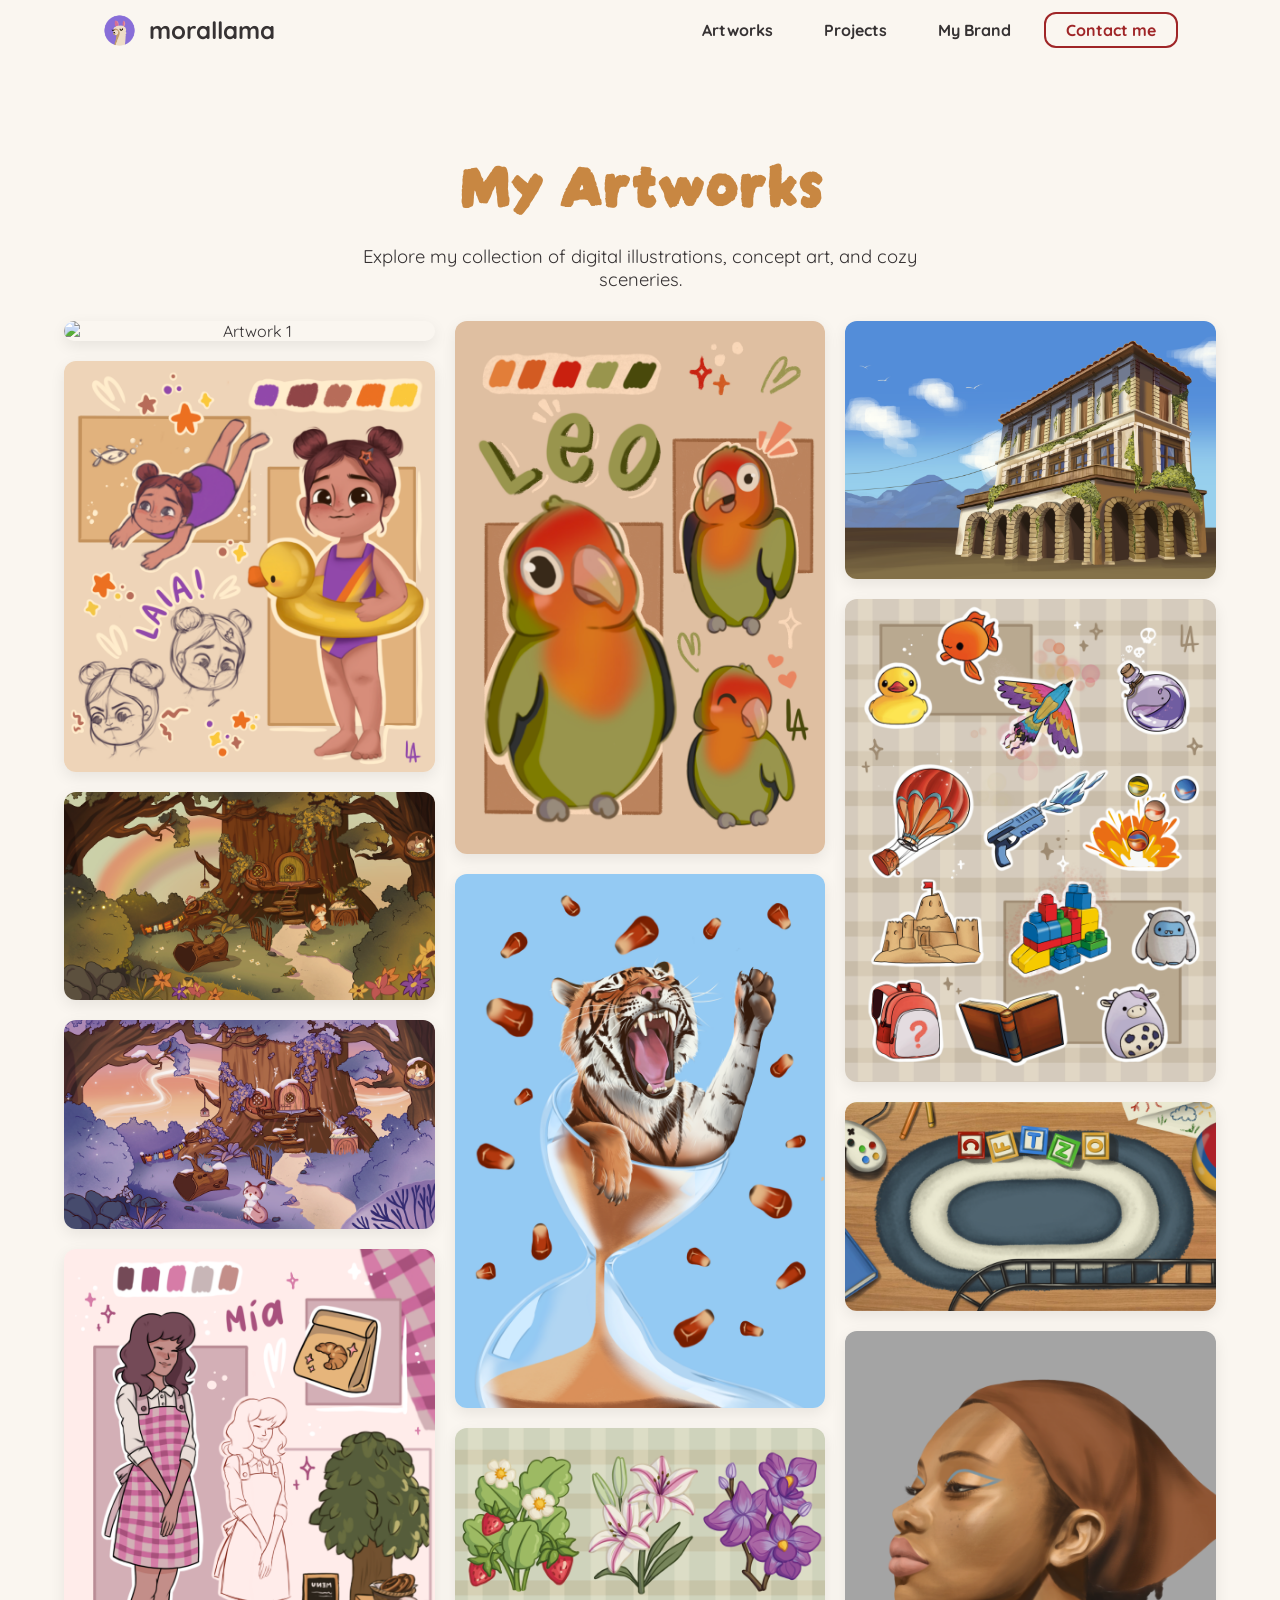
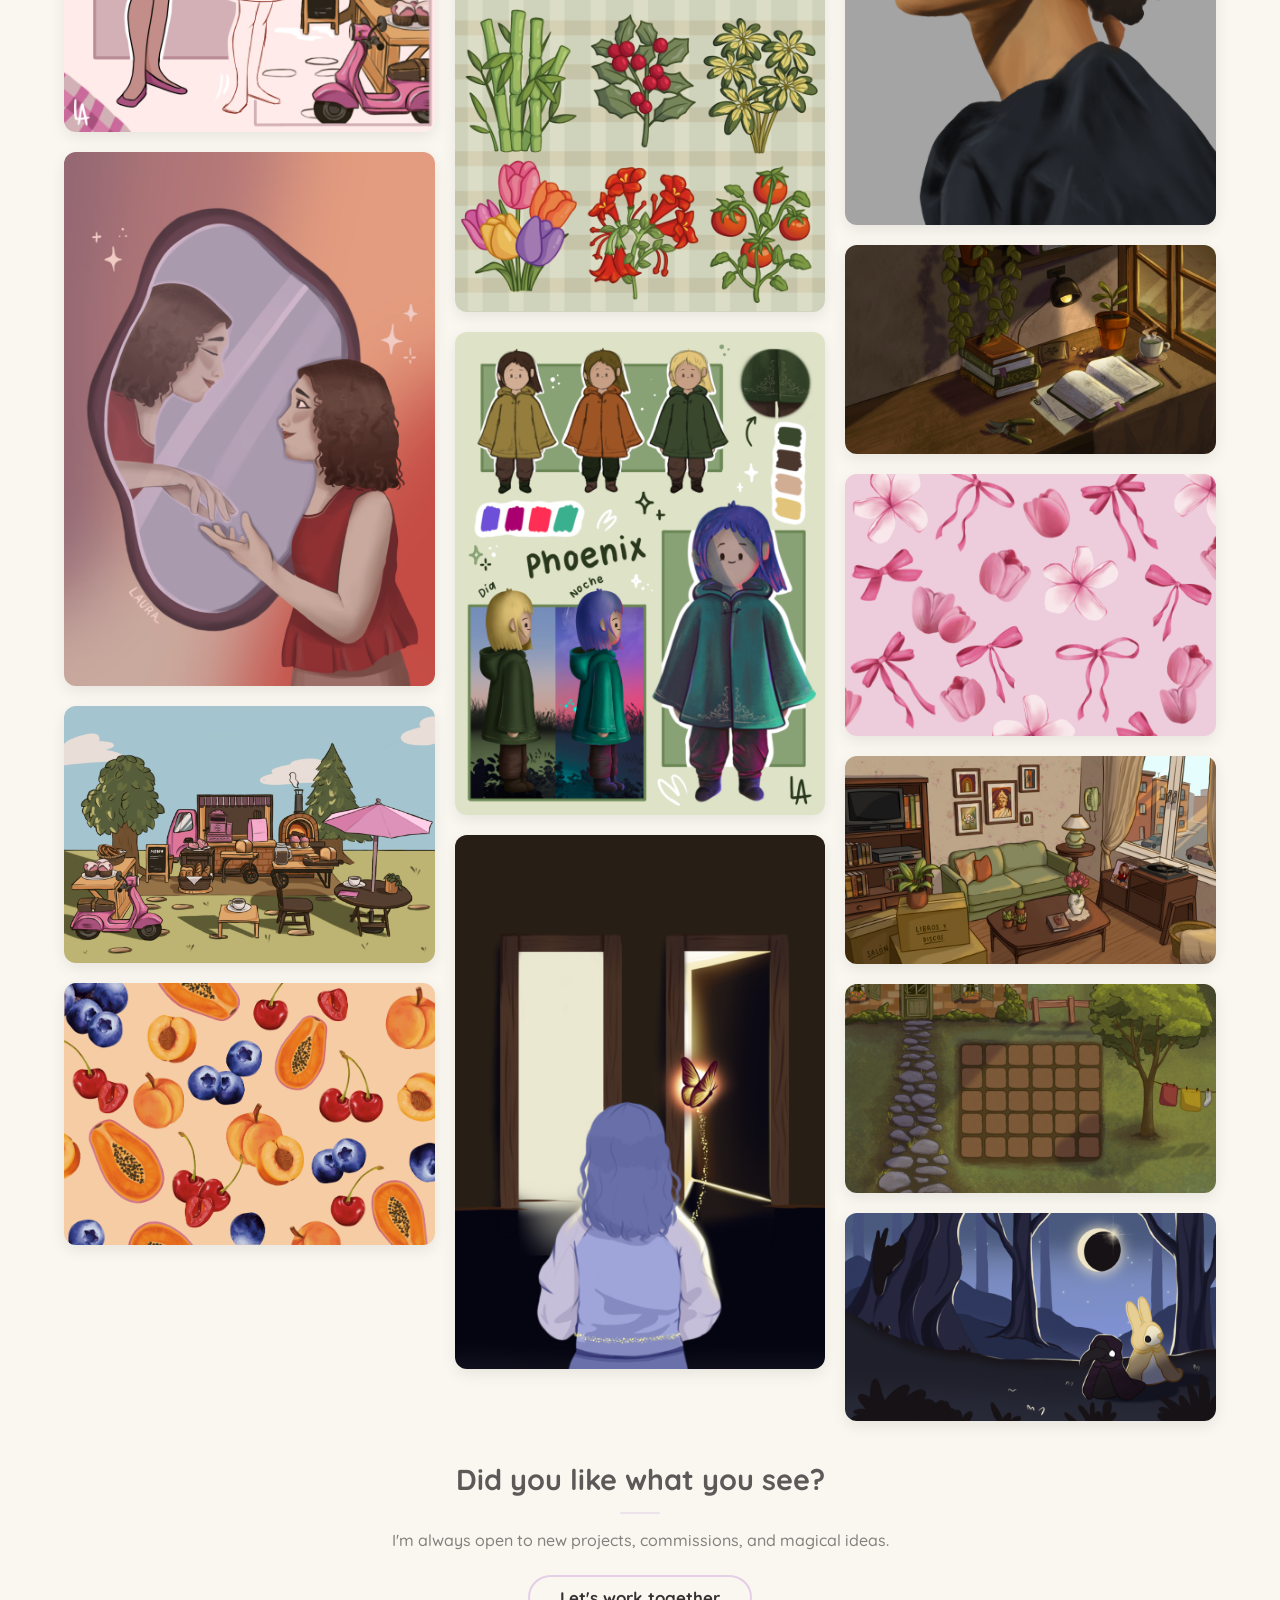
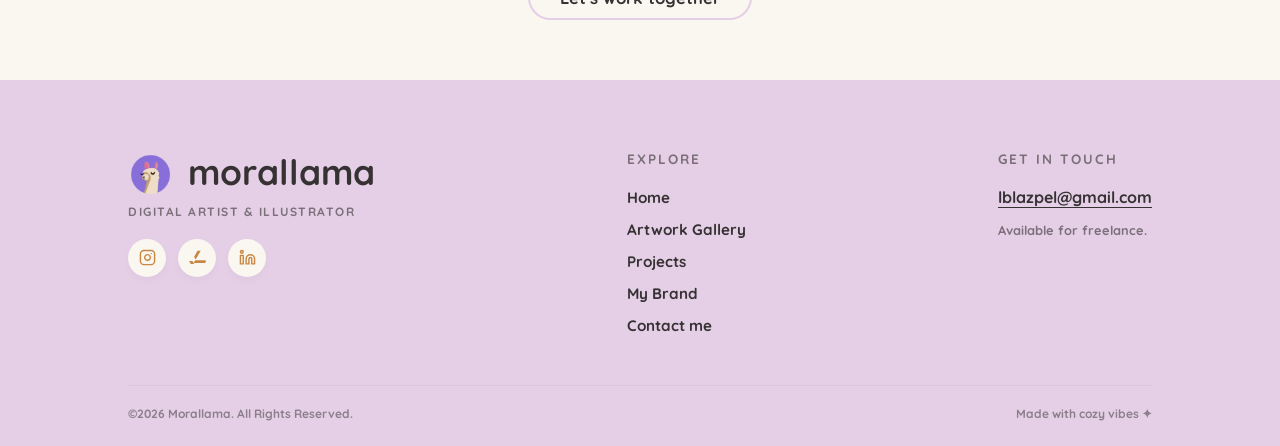
==== artworks.html @ 0cf95b86 "Muuuuuchas cosas" ====
<!DOCTYPE html>
<html lang="en">

<head>
    <meta charset="UTF-8">
    <meta name="viewport" content="width=device-width, initial-scale=1.0">
    <title>Artworks | Laura Blázquez</title>
    <link rel="icon" type="image/png" href="assets/logo1.png">
    <link rel="stylesheet" href="style.css">
</head>

<body>

    <nav class="transparent-nav">
        <a href="index.html" class="logo-wrapper">
            <img src="assets/logo1.png" alt="Morallama Icon" class="nav-logo-icon">
            <span class="logo">morallama</span>
        </a>
        <ul>
            <li><a href="artworks.html">Artworks</a></li>
            <li><a href="projects.html">Projects</a></li>
            <li><a href="morallama.html">My Brand</a></li>
            <li><a href="contact.html" class="nav-btn-contact">Contact me</a></li>
        </ul>
    </nav>


    <header class="artworks-page-header">
        <h2>My Artworks</h2>
        <p>Explore my collection of digital illustrations, concept art, and cozy sceneries.</p>
    </header>

    <section class="masonry-gallery">
        
        <div class="masonry-item" onclick="openLightbox(this)">
            <img src="assets/artworks/1.png" alt="Artwork 1">
        </div>

        <div class="masonry-item" onclick="openLightbox(this)">
            <img src="assets/artworks/2.png" alt="Artwork 2">
        </div>

        <div class="masonry-item" onclick="openLightbox(this)">
            <img src="assets/artworks/3.png" alt="Artwork 3">
        </div>

        <div class="masonry-item" onclick="openLightbox(this)">
            <img src="assets/artworks/4.png" alt="Artwork 4">
        </div>

        <div class="masonry-item" onclick="openLightbox(this)">
            <img src="assets/artworks/5.png" alt="Artwork 5">
        </div>

        <div class="masonry-item" onclick="openLightbox(this)">
            <img src="assets/artworks/6.png" alt="Artwork 6">
        </div>
        
        <div class="masonry-item" onclick="openLightbox(this)">
            <img src="assets/artworks/7.png" alt="Artwork 7">
        </div>
        <div class="masonry-item" onclick="openLightbox(this)">
            <img src="assets/artworks/8.png" alt="Artwork 8">
        </div>

        <div class="masonry-item" onclick="openLightbox(this)">
            <img src="assets/artworks/9.png" alt="Artwork 2">
        </div>

        <div class="masonry-item" onclick="openLightbox(this)">
            <img src="assets/artworks/10.png" alt="Artwork 3">
        </div>

        <div class="masonry-item" onclick="openLightbox(this)">
            <img src="assets/artworks/11.png" alt="Artwork 4">
        </div>

        <div class="masonry-item" onclick="openLightbox(this)">
            <img src="assets/artworks/12.png" alt="Artwork 5">
        </div>

        <div class="masonry-item" onclick="openLightbox(this)">
            <img src="assets/artworks/13.png" alt="Artwork 6">
        </div>
        
        <div class="masonry-item" onclick="openLightbox(this)">
            <img src="assets/artworks/14.png" alt="Artwork 7">
        </div>
        
        <div class="masonry-item" onclick="openLightbox(this)">
            <img src="assets/artworks/15.png" alt="Artwork 7">
        </div>

        <div class="masonry-item" onclick="openLightbox(this)">
            <img src="assets/artworks/16.png" alt="Artwork 7">
        </div>

        <div class="masonry-item" onclick="openLightbox(this)">
            <img src="assets/artworks/17.png" alt="Artwork 4">
        </div>

        <div class="masonry-item" onclick="openLightbox(this)">
            <img src="assets/artworks/18.jpg" alt="Artwork 5">
        </div>

        <div class="masonry-item" onclick="openLightbox(this)">
            <img src="assets/artworks/19.png" alt="Artwork 6">
        </div>
        
        <div class="masonry-item" onclick="openLightbox(this)">
            <img src="assets/artworks/20.PNG" alt="Artwork 7">
        </div>
        
        <div class="masonry-item" onclick="openLightbox(this)">
            <img src="assets/artworks/21.png" alt="Artwork 7">
        </div>

        <div class="masonry-item" onclick="openLightbox(this)">
            <img src="assets/artworks/22.png" alt="Artwork 7">
        </div>

    </section>

    <div id="lightbox" class="lightbox" onclick="closeLightbox()">
        <span class="lightbox-close">&times;</span>
        <img id="lightbox-img" src="" alt="Enlarged Artwork">
    </div>

    <section class="gallery-cta">
        <h2>Did you like what you see?</h2>
        <div class="cute-divider"></div>
        <p>I'm always open to new projects, commissions, and magical ideas.</p>
        <a href="contact.html" class="btn-delicate">Let's work together</a>
    </section>

    <footer id="contact" class="main-footer">
        <div class="footer-columns">

            <div class="footer-col brand-col">
                <a href="index.html" class="footer-logo-wrapper">
                    <img src="assets/logo1.png" alt="Morallama Icon" class="footer-logo-icon">
                    <span class="footer-logo">morallama</span>
                </a>
                <p class="footer-subtitle">Digital Artist & Illustrator</p>

                <div class="social-circles">
                    <a href="https://www.instagram.com/morallama_" target="_blank" class="icon-circle" aria-label="Instagram">
                        <svg viewBox="0 0 24 24" fill="none" stroke="currentColor" stroke-width="2" stroke-linecap="round" stroke-linejoin="round">
                            <rect x="2" y="2" width="20" height="20" rx="5" ry="5"></rect>
                            <path d="M16 11.37A4 4 0 1 1 12.63 8 4 4 0 0 1 16 11.37z"></path>
                            <line x1="17.5" y1="6.5" x2="17.51" y2="6.5"></line>
                        </svg>
                    </a>
                    <a href="https://lalachip.artstation.com" target="_blank" class="icon-circle" aria-label="ArtStation">
                        <svg xmlns="http://www.w3.org/2000/svg" viewBox="0 0 512 512" style="fill: currentColor; stroke: none;">
                            <path d="M 2.2 364.1 L 54.8 455.2 H 157.3 L 104.7 364.1 H 2.2 Z M 256 56.4 L 153.9 233.2 L 201.3 315.4 L 352.2 56.4 H 256 Z M 186.2 342.3 L 140.8 420.9 H 482 L 512 368.8 L 497.4 342.3 H 186.2 Z"></path>
                        </svg>
                    </a>
                    <a href="https://www.linkedin.com/in/laurablazquez" target="_blank" class="icon-circle" aria-label="LinkedIn">
                        <svg viewBox="0 0 24 24" fill="none" stroke="currentColor" stroke-width="2" stroke-linecap="round" stroke-linejoin="round">
                            <path d="M16 8a6 6 0 0 1 6 6v7h-4v-7a2 2 0 0 0-2-2 2 2 0 0 0-2 2v7h-4v-7a6 6 0 0 1 6-6z"></path>
                            <rect x="2" y="9" width="4" height="12"></rect>
                            <circle cx="4" cy="4" r="2"></circle>
                        </svg>
                    </a>
                </div>
            </div>

            <div class="footer-col nav-col">
                <h4 class="footer-heading">Explore</h4>
                <ul class="footer-links">
                    <li><a href="index.html">Home</a></li>
                    <li><a href="artworks.html">Artwork Gallery</a></li>
                    <li><a href="projects.html">Projects</a></li>
                    <li><a href="morallama.html">My Brand</a></li>
                    <li><a href="contact.html">Contact me</a></li>
                </ul>
            </div>

            <div class="footer-col contact-col">
                <h4 class="footer-heading">Get in touch</h4>
                <div class="email-wrapper" onclick="copyEmail(this)">
                    <span class="footer-email">lblazpel@gmail.com</span>
                    <span class="copy-tooltip">Click to copy</span>
                </div>
                <p class="freelance-footer">Available for freelance.</p>
            </div>

        </div>

        <div class="footer-bottom">
            <p>©2026 Morallama. All Rights Reserved.</p>
            <p>Made with cozy vibes ✦</p>
        </div>
    </footer>

    <script>
        const nav = document.querySelector('.transparent-nav');
        let lastScrollTop = 0;
        const delta = 5;

        window.addEventListener('scroll', () => {
            let st = window.pageYOffset || document.documentElement.scrollTop;
            if (st > 50) nav.classList.add('scrolled');
            else nav.classList.remove('scrolled');

            if (Math.abs(lastScrollTop - st) <= delta) return;
            if (st > lastScrollTop && st > 100) nav.classList.add('nav-hidden');
            else if (st < lastScrollTop) nav.classList.remove('nav-hidden');

            lastScrollTop = st;
        });

        function copyEmail(container) {
            const email = "lblazpel@gmail.com";
            const tooltip = container.querySelector('.copy-tooltip');
            const tempInput = document.createElement("input");
            tempInput.value = email;
            document.body.appendChild(tempInput);
            tempInput.select();
            document.execCommand("copy");
            document.body.removeChild(tempInput);
            
            const originalText = tooltip.innerText;
            tooltip.innerText = "Copied!";
            tooltip.style.opacity = "1";
            setTimeout(() => { tooltip.innerText = originalText; }, 2000);
        }

        // 2. NUEVO: Script para la Galería Lightbox
        const lightbox = document.getElementById('lightbox');
        const lightboxImg = document.getElementById('lightbox-img');

        function openLightbox(element) {
            // Busca la imagen dentro de la tarjeta que hemos clickado
            const imgSrc = element.querySelector('img').src; 
            lightboxImg.src = imgSrc; // Se la pasa al lightbox
            lightbox.classList.add('active'); // Lo hace visible
            document.body.style.overflow = 'hidden'; // Bloquea el scroll de la página de fondo
        }

        function closeLightbox() {
            lightbox.classList.remove('active');
            document.body.style.overflow = 'auto'; // Devuelve el scroll
        }
    </script>
</body>
</html>
---- style.css ----
/* =========================================
   1. IMPORTS Y FUENTES (ACTUALIZADO)
   ========================================= */
@import url('https://fonts.googleapis.com/css2?family=Quicksand:wght@300;500;700&family=Patrick+Hand&display=swap');
@import url('https://fonts.googleapis.com/css2?family=Darumadrop+One&display=swap');

/* Fuentes para The Living Garden */
@font-face {
    font-family: 'GardenTitle';
    src: url('assets/fuentes/Quote.ttf') format('truetype');
}

@font-face {
    font-family: 'GardenText';
    src: url('assets/fuentes/27776_OcrA.ttf') format('truetype');
}

/* Fuentes para White Noise */
@font-face {
    font-family: 'NoiseTitle';
    src: url('assets/fuentes/One%20Constant.ttf') format('truetype');
}

/* Fuentes para Eclipsa */
@font-face {
    font-family: 'EclipsaTitle';
    src: url('assets/fuentes/font1.ttf') format('truetype');
}

/* =========================================
   2. VARIABLES Y ESTILOS GENERALES
   ========================================= */
:root {
    --bg-crema: #f1dfb6;
    --color-amarillo: #fdf3dd;
    --color-marron-oscuro: #363233;
    --color-lila: #e4cfe6;
    --color-oro: #c88742;
    --color-rojo: #9f2527;
    --color-morado: #caaacd;
    --white: #FAF6F0;
}

body {
    background-color: var(--white);
    font-family: 'Quicksand', sans-serif;
    color: var(--color-marron-oscuro);
    margin: 0;
}

html {
    scroll-behavior: smooth;
    overflow-x: hidden;
    /* ← ponlo aquí en su lugar */
}

section {
    padding: 60px 10%;
    text-align: center;
}

h2 {
    font-family: 'Darumadrop One', cursive;
    font-size: 4rem;
    color: var(--color-oro);
    text-align: center;
    margin-bottom: 20px;
}

/* =========================================
   3. ANIMACIONES BASE
   ========================================= */
@keyframes fadeInUp {
    from {
        opacity: 0;
        transform: translateY(50px);
    }

    to {
        opacity: 1;
        transform: translateY(0);
    }
}

@keyframes floating {
    0% {
        transform: translateY(0px);
    }

    50% {
        transform: translateY(-15px);
    }

    100% {
        transform: translateY(0px);
    }
}

.animate-up {
    animation: fadeInUp 1.2s ease-out forwards;
}

.animate-up-delayed {
    opacity: 0;
    animation: fadeInUp 1.2s ease-out forwards;
}

/* =========================================
   4. BARRA DE NAVEGACIÓN
   ========================================= */
.transparent-nav {
    display: flex;
    justify-content: space-between;
    align-items: center;
    padding: 0.8rem 8%;
    position: fixed;
    top: 0;
    left: 0;
    width: 100%;
    z-index: 1000;
    box-sizing: border-box;
    transition: background-color 0.3s ease, box-shadow 0.3s ease, padding 0.3s ease, top 0.3s ease;
}

.nav-hidden {
    top: -250px;
}

.transparent-nav.scrolled {
    background-color: rgba(250, 246, 240, 0.85);
    backdrop-filter: blur(10px);
    -webkit-backdrop-filter: blur(10px);
    box-shadow: 0 4px 20px rgba(0, 0, 0, 0.05);
    padding: 0.6rem 8%;
}

.logo {
    font-weight: 700;
    font-size: 1.5rem;
    color: var(--color-marron-oscuro);
    text-transform: lowercase;
    text-decoration: none;
}

.transparent-nav ul {
    display: flex;
    list-style: none;
    margin: 0;
}

/* --- ENLACES DEL MENÚ --- */
.transparent-nav ul li a {
    text-decoration: none !important;
    color: var(--color-marron-oscuro);
    margin-left: 15px;
    padding: 8px 18px;
    font-weight: 700;
    transition: color 0.3s ease;
    position: relative;
    /* Necesario para la línea animada */
}

/* La línea invisible que crece desde el centro */
.transparent-nav ul li a::after {
    content: '';
    position: absolute;
    width: 0%;
    height: 2.5px;
    bottom: 2px;
    left: 50%;
    transform: translateX(-50%);
    background-color: var(--color-rojo);
    transition: width 0.3s ease;
    border-radius: 2px;
}

/* Hover general: cambia color y la línea se expande */
.transparent-nav ul li a:hover {
    background-color: transparent !important;
    color: var(--color-rojo) !important;
}

.transparent-nav ul li a:hover::after {
    width: 70%;
    /* La línea crece hasta ocupar el 70% de la palabra */
}

.transparent-nav.scrolled .logo,
.transparent-nav.scrolled ul li a {
    color: var(--color-marron-oscuro);
}

.transparent-nav.scrolled ul li a:hover {
    background-color: transparent;
    /* Quitamos el recuadro de fondo */
    color: var(--color-oro¡);
    /* El texto cambia a naranja/oro */
    text-decoration: underline;
    /* Subrayado clásico */
    text-underline-offset: 6px;
    /* Separación de la línea respecto al texto */
    text-decoration-thickness: 2px;
    /* Grosor de la línea */
}

/* --- BOTÓN CONTACT ME (ESTILO OUTLINE) --- */
.transparent-nav ul li a.nav-btn-contact {
    border: 2px solid var(--color-rojo);
    background-color: transparent;
    color: var(--color-rojo) !important;
    padding: 6px 20px;
    border-radius: 12px;
}

.transparent-nav ul li a.nav-btn-contact::after {
    display: none;
    /* Este botón no lleva la línea animada debajo */
}

.transparent-nav ul li a.nav-btn-contact:hover {
    background-color: var(--color-rojo) !important;
    color: var(--white) !important;
    transform: translateY(-2px);
    box-shadow: 0 4px 10px rgba(159, 37, 39, 0.2);
}

/* =========================================
   5. HERO (PORTADA)
   ========================================= */
.hero {
    height: 100vh;
    background: url('assets/banner.png') center/cover no-repeat;
    display: flex;
    align-items: center;
    justify-content: center;
    position: relative;
    overflow: hidden;
}

.hero-main-container {
    position: relative;
    top: -10vh;
    width: 100%;
    display: flex;
    justify-content: center;
}

.hero-box {
    position: relative;
    width: 1000px;
    max-width: 90vw;
    margin: 0 auto;
    left: 25px;
    /* Desplazamos ligeramente a la derecha para compensar el giro */
}

.box-bg {
    width: 100%;
    height: auto;
    display: block;
    filter: drop-shadow(0px 20px 15px rgba(0, 0, 0, 0.15));
}

.hero-text-wrapper {
    position: absolute;
    top: 50%;
    left: 50%;
    transform: translate(-50%, -50%) rotate(6deg);
    width: 85%;
    z-index: 5;
    text-align: center;
}

.hero-title-top {
    font-family: 'Darumadrop One', cursive;
    font-size: clamp(2rem, 7vw, 5.5rem);
    color: var(--color-marron-oscuro);
    line-height: 1;
    margin: 0 0 50px 0;
}

.hero-subtitle-bottom {
    font-family: 'Quicksand', sans-serif;
    font-size: clamp(0.9rem, 2vw, 1.6rem);
    color: var(--color-marron-oscuro);
    font-weight: 700;
    margin: 0;
}

.fruit {
    position: absolute;
    z-index: 10;
    filter: drop-shadow(0px 15px 10px rgba(0, 0, 0, 0.2));
    /* Hemos quitado la animación de aquí para manejarla por separado */
}

/* Animación combinada para el Hero: Aparecer escalonado + Flotar */
.hero .fruit {
    /* Ejecuta fadeInUp (1.2s) y LUEGO empieza floating con un retraso interno de 1.2s */
    animation: fadeInUp 1.2s ease-out forwards, floating 5s ease-in-out infinite 1.2s;
    opacity: 0;
    /* Empiezan invisibles para que funcione el fadeInUp */
}

/* Para que no todas se muevan al mismo tiempo (efecto más natural) */
.f-top-left {
    top: 15%;
    left: -10%;
    width: 20%;
    animation-delay: 0s;
}

.f-top-right {
    top: 5%;
    right: 5%;
    width: 15%;
    animation-delay: 1.5s;
}

.f-bottom-left {
    bottom: -5%;
    left: -20%;
    width: 25%;
    animation-delay: 0.7s;
}

.f-bottom-right {
    bottom: -10%;
    right: -10%;
    width: 30%;
    animation-delay: 2.2s;
}

/* =========================================
   6. SOBRE MÍ
   ========================================= */
.about-intro {
    padding: 20px 10% 40px 10%;
    background-color: transparent;
    margin-top: -5vh;
    position: relative;
    z-index: 5;
    left: 25px;
}

.about-container {
    display: flex;
    align-items: center;
    justify-content: center;
    gap: 40px;
    max-width: 900px;
    margin: 0 auto;
}

.about-text {
    flex: 1;
    text-align: left;
    position: relative;
}

.about-text h2 {
    text-align: left;
    margin-bottom: 20px;
}

.about-text p {
    font-size: 1.1rem;
    line-height: 1.6;
    margin-bottom: 20px;
}

.about-image {
    flex: 1;
    text-align: right;
    position: relative;
}

.avatar-wrapper {
    position: relative;
    display: inline-block;
    max-width: 320px;
    width: 100%;
}

.avatar-img {
    width: 100%;
    display: block;
    filter: drop-shadow(8px 12px 15px rgba(0, 0, 0, 0.15));
    transition: transform 0.5s ease, filter 0.5s ease;
}

.avatar-img:hover {
    transform: translateY(-8px);
    filter: drop-shadow(15px 25px 20px rgba(0, 0, 0, 0.2));
}

.levitating-item {
    position: absolute;
    top: 15%;
    left: -15%;
    width: 40%;
    z-index: 10;
    filter: drop-shadow(0px 10px 10px rgba(0, 0, 0, 0.15));
    animation: floating 4s ease-in-out infinite;
}

.parallax-star {
    position: absolute;
    z-index: -1;
    opacity: 0.8;
}

.star-1 {
    top: 5px;
    left: -15%;
    width: 40px;
}

.star-2 {
    top: 15px;
    left: 0%;
    width: 25px;
}

/* =========================================
   7. SECCIÓN TOOLKIT (MENÚ PICNIC)
   ========================================= */
.toolkit-section {
    padding: 60px 8% 80px 8%;
    background-image: url('assets/divider.png');
    background-size: cover;
    background-position: center;
    background-attachment: scroll;
    text-align: center;
    position: relative;
    z-index: 10;
}

.toolkit-section h2 {
    color: var(--color-marron-oscuro);
    text-shadow: 1px 1px 0px var(--white);
    margin-bottom: 10px;
}

.toolkit-intro {
    margin-bottom: 50px;
    font-weight: 500;
}

.skills-cards-container {
    display: flex;
    justify-content: center;
    align-items: stretch;
    gap: 30px;
    max-width: 1000px;
    margin: 40px auto 0 auto;
}

.skill-card {
    flex: 1;
    background-color: var(--white);
    border-radius: 30px;
    padding: 60px 40px;
    box-shadow: 0 10px 25px rgba(0, 0, 0, 0.05);
    transition: transform 0.4s ease, box-shadow 0.4s ease;
    background-position: center;
    background-repeat: no-repeat;
    background-size: 100% 100%;
    overflow: hidden;
    display: flex;
    flex-direction: column;
    justify-content: space-between;
    border: 3px solid transparent;
}

.card-left {
    transform: rotate(-1.5deg);
    background-image: url('assets/bg-game.png');
}

.card-right {
    transform: rotate(1.5deg);
    background-image: url('assets/bg-game.png');
}

.featured-card {
    transform: scale(1.05);
    background-image: url('assets/bg-game.png');
    z-index: 2;
    border: 3px solid var(--color-rojo);
}

.card-left:hover,
.card-right:hover {
    transform: translateY(-12px) rotate(0deg);
    box-shadow: 0 20px 40px rgba(0, 0, 0, 0.1);
}

.featured-card:hover {
    transform: scale(1.05) translateY(-12px);
    box-shadow: 0 20px 40px rgba(0, 0, 0, 0.1);
}

.menu-icon {
    width: 80px;
    height: auto;
    margin: 0 auto 15px auto;
    display: block;
}

.menu-divider {
    border: none;
    border-top: 2px solid var(--color-rojo);
    width: 60%;
    margin: 15px auto 25px auto;
    opacity: 0.8;
}

.skill-card h3 {
    font-family: 'Darumadrop One', cursive;
    font-size: 2.2rem;
    color: var(--color-rojo);
    margin: 0;
}

.skill-card p {
    font-size: 1.05rem;
    line-height: 1.5;
    color: var(--color-marron-oscuro);
    margin-bottom: 20px;
}

.menu-ingredients {
    margin-bottom: 25px;
    font-family: 'Quicksand', sans-serif;
    font-weight: 700;
    color: var(--color-rojo);
    font-size: 0.95rem;
    line-height: 1.6;
}

.menu-ingredients span {
    display: inline-block;
    padding: 0 4px;
}

.card-link {
    text-decoration: none;
    color: var(--color-oro);
    font-weight: 700;
    font-size: 0.95rem;
    transition: color 0.3s ease, border-bottom 0.3s ease;
    border-bottom: 2px solid transparent;
}

.card-link:hover {
    color: var(--color-rojo);
    border-bottom: 2px solid var(--color-rojo);
}

.btn-main {
    background-color: var(--color-rojo);
    color: var(--white) !important;
    padding: 10px 25px;
    border-radius: 12px;
    border-bottom: none !important;
}

.btn-main:hover {
    background-color: var(--color-marron-oscuro);
    transform: translateY(-3px);
}

/* =========================================
   8. OBRAS DESTACADAS (AJUSTE DE FONDO Y CARRUSEL 3D)
   ========================================= */
.featured-art-wrapper {
    margin-top: -10px;
    /* Reducido al mínimo: no deja línea blanca, pero NUNCA esconde el mantel */
    position: relative;
    z-index: 1;
    overflow: hidden;
}

.featured-art {
    width: 100%;
    /* Aumentamos el 80px final a 140px para darle espacio a las ondas de abajo */
    padding: 140px 0 140px 0;
    position: relative;
    background-image: url('assets/mantel2.png');

    /* Mantiene la proporción perfecta siempre sin deformarse */
    background-size: cover;

    /* Alineamos priorizando la parte superior (5%) para salvar el borde de arriba */
    background-position: center 5%;
    background-repeat: no-repeat;
}

.artworks-intro {
    font-size: 1.15rem;
    color: var(--color-marron-oscuro);
    margin-bottom: 30px;
    font-weight: 500;
}

.title-decor-inline {
    width: 45px;
    vertical-align: middle;
    margin-right: 15px;
    transform: translateY(-8px);
}

.decor-art-1 {
    position: absolute;
    top: 8%;
    left: 10%;
    width: 40px;
    opacity: 0.6;
}

/* --- CONTENEDOR Y FLECHAS --- */
.carousel-container {
    max-width: 1400px;
    width: 95%;
    margin: 0 auto;
    position: relative;
    display: flex;
    justify-content: center;
    align-items: center;
    min-height: 450px;
}

.carousel-arrow {
    position: absolute;
    top: 50%;
    transform: translateY(-50%);
    background: transparent;
    color: var(--color-marron-oscuro);
    font-family: 'Quicksand', sans-serif;
    font-size: 3.5rem;
    font-weight: 700;
    border: none;
    cursor: pointer;
    z-index: 100;
    padding: 15px;
    transition: transform 0.3s ease, color 0.3s ease;
}

.prev-arrow {
    left: 0;
}

.next-arrow {
    right: 0;
}

.carousel-arrow:hover {
    color: var(--white);
    transform: translateY(-50%) scale(1.3);
    text-shadow: 0 4px 15px rgba(0, 0, 0, 0.6);
}

/* --- GALERÍA 3D --- */
.polaroid-gallery {
    position: relative;
    width: 100%;
    height: 450px;
    /* Aumentamos altura para dar cabida a las imágenes más grandes */
    display: flex;
    justify-content: center;
    align-items: center;
    perspective: 1200px;
    /* Efecto 3D un poco más suave */
}

/* --- TARJETAS POLAROID --- */
.polaroid-card {
    width: auto;
    background-color: var(--white);
    padding: 15px 15px 45px 15px;
    border-radius: 6px;
    box-shadow: 0 10px 25px rgba(0, 0, 0, 0.08);
    position: absolute;

    opacity: 0;
    visibility: hidden;
    transform: translateX(0) scale(0.5) rotateY(0deg);
    transition: all 0.6s cubic-bezier(0.25, 0.8, 0.25, 1);
    z-index: 0;
}

/* --- ESTADOS DEL CARRUSEL 3D (Espaciado Fijo en Píxeles) --- */
.polaroid-card.carousel-item-left {
    opacity: 0.8;
    visibility: visible;
    /* Usamos -380px fijos para que nunca se solapen sin importar el ancho de la foto */
    transform: translateX(-380px) scale(0.85) rotateY(15deg) rotate(-3deg);
    z-index: 10;
}

.polaroid-card.carousel-item-center {
    opacity: 1;
    visibility: visible;
    transform: translateX(0) scale(1.1) rotateY(0deg) rotate(1deg);
    z-index: 20;
    box-shadow: 0 15px 35px rgba(0, 0, 0, 0.15);
}

.polaroid-card.carousel-item-right {
    opacity: 0.8;
    visibility: visible;
    transform: translateX(380px) scale(0.85) rotateY(-15deg) rotate(2deg);
    z-index: 10;
}

.polaroid-card.carousel-item-center:hover {
    transform: translateX(0) scale(1.15) rotate(0deg) translateY(-10px) !important;
    box-shadow: 0 25px 50px rgba(0, 0, 0, 0.2);
    z-index: 30;
}

/* CAJA DE LA IMAGEN: MUCHO MÁS GRANDES */
.polaroid-img-wrapper {
    border-radius: 4px;
    overflow: hidden;
}

.polaroid-img-wrapper img {
    height: 300px;
    /* Tamaño grandote recuperado */
    width: auto;
    display: block;
}

/* --- NOTITAS ADHESIVAS --- */
.art-caption-sticky {
    position: absolute;
    background: rgba(255, 255, 255, 0.95);
    padding: 12px 18px;
    border-radius: 8px;
    font-size: 0.95rem;
    line-height: 1.4;
    color: var(--color-marron-oscuro);
    border: 1px dashed var(--color-oro);
    width: 200px;
    opacity: 0;
    transition: all 0.3s ease;
    pointer-events: none;
    z-index: 50;
    box-shadow: 0 5px 15px rgba(0, 0, 0, 0.1);
}

.polaroid-card.carousel-item-center:hover .art-caption-sticky {
    opacity: 1;
}

.polaroid-card:nth-child(odd) .art-caption-sticky {
    top: -20px;
    right: -40px;
    transform: rotate(5deg);
}

.polaroid-card:nth-child(even) .art-caption-sticky {
    bottom: 20px;
    left: -40px;
    transform: rotate(-3deg);
}

/* --- BOTÓN --- */
.btn-container {
    margin-top: 20px;
}

.btn-more {
    display: inline-block;
    background-color: var(--color-rojo);
    color: var(--white);
    font-family: 'Quicksand', sans-serif;
    font-weight: 700;
    font-size: 1.1rem;
    padding: 12px 30px;
    border-radius: 12px;
    text-decoration: none;
    transition: background-color 0.3s ease, transform 0.3s ease;
    box-shadow: 0 5px 15px rgba(159, 37, 39, 0.2);
}

.btn-more:hover {
    background-color: var(--color-marron-oscuro);
    transform: translateY(-3px);
}

/* Adaptación a móviles */
@media (max-width: 850px) {
    .carousel-container {
        max-width: 95%;
    }

    .carousel-arrow {
        font-size: 2.5rem;
        padding: 5px;
    }

    .polaroid-card.carousel-item-left,
    .polaroid-card.carousel-item-right {
        opacity: 0;
        visibility: hidden;
    }

    .polaroid-img-wrapper img {
        height: 240px;
    }
}

/* =========================================
   9. PROYECTOS Y JUEGOS (ONDAS ASIMÉTRICAS Y TARJETAS LIMPIAS)
   ========================================= */
.projects-section {
    /* EL TRUCO: 130px de margen superior separan esta sección físicamente del mantel */
    margin-top: 130px;
    /* Reducimos el padding superior para que el título casi toque la onda */
    padding: 10px 8% 60px 8%;
    background-color: var(--color-morado);
    position: relative;
}

/* --- NUEVAS ONDAS ANCLADAS --- */
.wave-divider {
    position: absolute;
    left: 0;
    width: 100%;
    overflow: hidden;
    line-height: 0;
    z-index: 5;
}

.wave-divider svg {
    display: block;
    width: calc(100% + 1.3px);
    height: 90px;
    /* Altura perfecta para lucir las curvas asimétricas */
}

.wave-divider .shape-fill {
    fill: var(--color-morado);
}

.wave-divider.top-wave {
    top: 0;
    /* Se proyecta hacia arriba ocupando parte de los 130px de margen, sin llegar a tocar el mantel */
    transform: translateY(-99%);
}

.wave-divider.bottom-wave {
    bottom: 0;
    transform: translateY(99%) rotate(180deg);
}

/* --- TEXTOS PRINCIPALES --- */
.projects-header {
    margin-top: 0px;
    /* Nos aseguramos de que no haya margen extra del contenedor */
    margin-bottom: 50px;
    position: relative;
    z-index: 10;
}

.projects-section h2 {
    margin-top: 0;
    /* EL CULPABLE: Quitamos el margen invisible enorme que ponía el navegador */
    color: var(--white);
}

.projects-intro {
    color: var(--white);
}

/* --- CUADRÍCULA Y TARJETAS --- */
.projects-container {
    display: grid;
    grid-template-columns: repeat(3, 1fr);
    gap: 40px;
    max-width: 1300px;
    margin: 0 auto;
    position: relative;
    z-index: 10;
}

.project-card {
    display: flex;
    flex-direction: column;
    background-color: var(--white);
    border-radius: 24px;
    padding: 0;
    overflow: hidden;
    box-shadow: 0 15px 35px rgba(0, 0, 0, 0.12);
    transition: transform 0.4s ease, box-shadow 0.4s ease;
}

.project-card:hover {
    transform: translateY(-10px);
    box-shadow: 0 25px 50px rgba(0, 0, 0, 0.2);
}

.project-img-wrapper {
    display: block;
    width: 100%;
    height: 240px;
    overflow: hidden;
    position: relative;
}

.project-img-wrapper img {
    width: 100%;
    height: 100%;
    object-fit: cover;
    transition: transform 0.5s ease;
}

.project-img-wrapper:hover img {
    transform: scale(1.08);
}

.project-info {
    padding: 30px 25px;
    text-align: center;
    display: flex;
    flex-direction: column;
    flex-grow: 1;
}

.project-info h3 {
    font-family: 'Darumadrop One', cursive;
    font-size: 2.2rem;
    color: var(--color-oro) !important;
    /* Forzamos a que sea naranja sí o sí */
    margin: 0 0 15px 0;
    line-height: 1;
}

.project-desc {
    font-size: 1rem;
    line-height: 1.5;
    color: var(--color-marron-oscuro);
    margin: 0 0 25px 0;
}

/* --- BLOQUE DE ROL --- */
.role-wrapper {
    margin-top: auto;
    padding-top: 20px;
    border-top: 2px dashed var(--bg-crema);
}

.role-label {
    display: block;
    font-size: 0.8rem;
    color: var(--color-marron-oscuro);
    opacity: 0.6;
    font-weight: 700;
    text-transform: uppercase;
    margin-bottom: 10px;
    letter-spacing: 1.5px;
}

.role-tag {
    display: inline-block;
    background-color: var(--color-oro);
    color: var(--white);
    padding: 6px 18px;
    border-radius: 20px;
    font-size: 0.9rem;
    font-weight: 700;
    margin: 0;
}

/* Responsivo */
@media (max-width: 1100px) {
    .projects-container {
        grid-template-columns: repeat(2, 1fr);
    }
}

@media (max-width: 700px) {
    .projects-container {
        grid-template-columns: 1fr;
    }

    .project-img-wrapper {
        height: 200px;
    }
}

/* =========================================
   10. SECCIÓN MORALLAMA BRAND (TIENDA ETSY)
   ========================================= */
.brand-section {
    padding: 100px 5% 80px 5%;
    /* MÁS ESPACIO ARRIBA (antes era 60px) */
    background-color: transparent;
    text-align: center;
    position: relative;
    overflow: visible;
}

/* --- FRUTAS DECORATIVAS FLOTANTES --- */
.brand-fruit {
    position: absolute;
    z-index: -1;
    filter: drop-shadow(0px 15px 12px rgba(0, 0, 0, 0.15));
    pointer-events: none;
    animation: floating 6s ease-in-out infinite;
    opacity: 0.35;
}

.brand-fruit.f-1 {
    top: 10%;
    left: 5%;
    width: 160px;
    rotate: -15deg;
    animation-delay: 0s;
}

.brand-fruit.f-2 {
    top: 45%;
    right: -2%;
    width: 180px;
    rotate: 30deg;
    animation-delay: 1.5s;
}

.brand-fruit.f-3 {
    top: -20%;
    right: 12%;
    width: 130px;
    rotate: 15deg;
    animation-delay: 0.7s;
}

.brand-fruit.f-4 {
    bottom: 5%;
    right: 10%;
    width: 200px;
    rotate: -15deg;
    animation-delay: 2.2s;
}

.brand-fruit.f-5 {
    bottom: 15%;
    left: 8%;
    width: 110px;
    rotate: 45deg;
    animation-delay: 1.1s;
}

.brand-header {
    margin-bottom: 50px;
}

.brand-section h2 {
    color: var(--color-oro);
    margin: 0 0 15px 0;
}

.brand-intro {
    font-size: 1rem;
    color: var(--color-marron-oscuro);
    max-width: 750px;
    margin: 0 auto;
    line-height: 1.5;
}

/* --- TARJETAS DE PRODUCTO --- */
.product-grid {
    display: grid;
    grid-template-columns: repeat(3, 1fr);
    gap: 40px;
    max-width: 1350px;
    margin: 0 auto 30px auto;
    /* MENOS ESPACIO ABAJO, acerca el botón (antes era 60px) */
}

.product-card {
    text-align: center;
    transition: transform 0.4s cubic-bezier(0.25, 0.8, 0.25, 1);
    width: 100%;
}

.card-tilt-left {
    transform: rotate(-1.5deg);
}

.card-drop-center {
    transform: translateY(20px) rotate(1deg);
}

.card-tilt-right {
    transform: rotate(-1deg);
}

.product-card:hover {
    transform: translateY(-10px) rotate(0deg);
}

.product-img-wrapper {
    width: 100%;
    height: 300px;
    margin-bottom: 20px;
    display: flex;
    align-items: center;
    justify-content: center;
    position: relative;
}

.product-img-wrapper img {
    max-width: 100%;
    max-height: 100%;
    width: auto;
    height: auto;
    object-fit: contain;
    border-radius: 16px;
    box-shadow: 0 8px 25px rgba(0, 0, 0, 0.12);
    transition: transform 0.5s ease, box-shadow 0.5s ease;
}

.product-card:hover .product-img-wrapper img {
    transform: scale(1.05);
    box-shadow: 0 18px 40px rgba(0, 0, 0, 0.2);
}

.product-card h3 {
    font-family: 'Darumadrop One', cursive;
    font-size: 2.4rem;
    color: var(--color-oro);
    margin: 0 0 10px 0;
}

.cute-divider {
    width: 35px;
    height: 3px;
    background-color: var(--color-morado);
    margin: 0 auto 15px auto;
    border-radius: 3px;
    opacity: 0.5;
}

.product-card p {
    font-size: 1.1rem;
    line-height: 1.5;
    padding: 0 15px;
    margin: 0;
}

/* --- BOTÓN --- */
.brand-cta {
    display: flex;
    flex-direction: column;
    align-items: center;
    gap: 15px;
}

.btn-etsy {
    display: inline-block;
    background-color: var(--color-rojo);
    color: var(--white);
    font-family: 'Quicksand', sans-serif;
    font-weight: 700;
    font-size: 1.25rem;
    padding: 16px 50px;
    border-radius: 12px;
    text-decoration: none;
    transition: all 0.3s ease;
    box-shadow: 0 6px 18px rgba(159, 37, 39, 0.25);
}

.btn-etsy:hover {
    background-color: var(--color-oro);
    transform: translateY(-4px);
    box-shadow: 0 10px 25px rgba(200, 135, 66, 0.35);
}

.link-more-brand {
    color: var(--color-marron-oscuro);
    font-weight: 700;
    text-decoration: none;
    font-size: 1.05rem;
    opacity: 0.7;
}

.link-more-brand:hover {
    color: var(--color-rojo);
    opacity: 1;
}

/* Ajustes para móviles */
@media (max-width: 1000px) {
    .product-grid {
        grid-template-columns: repeat(2, 1fr);
        gap: 50px;
    }
}

@media (max-width: 700px) {
    .brand-fruit {
        display: none;
    }

    .product-grid {
        grid-template-columns: 1fr;
        gap: 50px;
    }

    .card-drop-center {
        transform: none;
    }

    .product-img-wrapper {
        height: 250px;
    }
}

/* =========================================
   11. FOOTER MULTICOLUMNA
   ========================================= */
.main-footer {
    background-color: var(--color-lila);
    padding: 70px 10% 25px 10%;
    color: var(--color-marron-oscuro);
}

.footer-columns {
    display: flex;
    justify-content: space-between;
    align-items: flex-start;
    flex-wrap: wrap;
    gap: 40px;
    margin-bottom: 50px;
    /* Espacio antes de la línea inferior */
    max-width: 1200px;
    margin-left: auto;
    margin-right: auto;
}

.footer-col {
    display: flex;
    flex-direction: column;
    align-items: flex-start;
    text-align: left;
}

/* --- COLUMNA 1: MARCA --- */
.footer-logo {
    font-size: 2.2rem;
    font-weight: 700;
    color: var(--color-marron-oscuro);
    text-decoration: none;
    margin-bottom: 5px;
}

.footer-subtitle {
    font-size: 0.75rem;
    text-transform: uppercase;
    letter-spacing: 1.5px;
    font-weight: 700;
    opacity: 0.6;
    margin: 0 0 20px 0;
}

/* --- REDES --- */
.social-circles {
    display: flex;
    gap: 12px;
}

.icon-circle {
    width: 38px;
    height: 38px;
    background-color: var(--white);
    border-radius: 50%;
    display: flex;
    align-items: center;
    justify-content: center;
    color: var(--color-oro);
    transition: all 0.3s ease;
    text-decoration: none;
    box-shadow: 0 4px 8px rgba(0, 0, 0, 0.03);
}

.icon-circle svg {
    width: 17px;
    height: 17px;
}

.icon-circle:hover {
    background-color: var(--color-oro);
    color: var(--white);
    transform: translateY(-2px);
}

/* --- COLUMNA 2 Y 3: TEXTOS Y ENLACES --- */
.footer-heading {
    font-size: 0.85rem;
    text-transform: uppercase;
    letter-spacing: 2px;
    font-weight: 700;
    opacity: 0.6;
    margin: 0 0 20px 0;
}

.footer-links {
    list-style: none;
    padding: 0;
    margin: 0;
    display: flex;
    flex-direction: column;
    gap: 12px;
}

.footer-links a {
    text-decoration: none;
    color: var(--color-marron-oscuro);
    font-weight: 700;
    font-size: 0.95rem;
    transition: color 0.3s ease;
}

.footer-links a:hover {
    color: var(--color-oro);
}

/* --- EMAIL CON HOVER --- */
.email-wrapper {
    position: relative;
    cursor: pointer;
    margin-bottom: 15px;
    /* Espacio antes del freelance */
}

.main-footer .footer-email,
.main-footer .footer-email a {
    font-family: 'Quicksand', sans-serif;
    font-size: 1rem;
    font-weight: 700;
    color: var(--color-marron-oscuro) !important;
    text-decoration: underline !important;
    text-underline-offset: 4px;
    transition: color 0.3s ease;
}

.copy-tooltip {
    position: absolute;
    bottom: -15px;
    left: 0;
    /* Alineado a la izquierda */
    font-size: 0.7rem;
    font-weight: 700;
    color: var(--color-oro);
    opacity: 0;
    transition: all 0.3s ease;
    white-space: nowrap;
    pointer-events: none;
}

.email-wrapper:hover .copy-tooltip {
    opacity: 1;
    bottom: -18px;
}

.email-wrapper:hover .footer-email {
    color: var(--color-oro) !important;
}

.freelance-footer {
    font-size: 0.8rem;
    color: var(--color-marron-oscuro);
    font-weight: 700;
    opacity: 0.6;
    margin: 0;
}

/* --- BARRA INFERIOR (COPYRIGHT) --- */
.footer-bottom {
    display: flex;
    justify-content: space-between;
    border-top: 1px solid rgba(54, 50, 51, 0.1);
    padding-top: 20px;
    font-size: 0.75rem;
    font-weight: 700;
    opacity: 0.5;
    max-width: 1200px;
    margin: 0 auto;
}

.footer-bottom p {
    margin: 0;
}

/* Adaptación a móviles */
@media (max-width: 768px) {
    .footer-columns {
        flex-direction: column;
        gap: 40px;
    }

    .footer-bottom {
        flex-direction: column;
        gap: 10px;
        text-align: center;
        align-items: center;
    }
}

/* =========================================
   12. MEDIA QUERIES (MÓVILES)
   ========================================= */
@media (max-width: 768px) {
    .transparent-nav {
        flex-direction: column;
        padding: 1.2rem 1rem 1.8rem 1rem;
    }

    .transparent-nav.scrolled {
        flex-direction: column;
        padding: 1.5rem 1rem 2.2rem 1rem !important;
    }

    /* ARREGLO DEL MENÚ MÓVIL: Flex-wrap con gap en lugar de márgenes raros */
    .transparent-nav ul {
        margin-top: 15px;
        padding: 0;
        justify-content: center;
        flex-wrap: wrap;
        gap: 12px;
        /* Espacio uniforme entre todos los botones */
    }

    .transparent-nav ul li a {
        margin: 0 !important;
        /* Quitamos los márgenes laterales que lo rompían */
        font-size: 0.95rem;
    }

    /* El botón de contacto baja a una línea nueva si no cabe, con elegancia */
    .transparent-nav ul li a.nav-btn-contact {
        margin-top: 5px !important;
    }

    .hero-main-container {
        top: 2vh;
    }

    .hero-text-wrapper {
        width: 90%;
    }

    .hero-title-top {
        font-size: 3rem;
        margin: 0 0 10px 0;
    }

    .hero-subtitle-bottom {
        font-size: 1.1rem;
    }

    .about-container {
        flex-direction: column;
        gap: 30px;
    }

    .about-text,
    .about-text h2 {
        text-align: center;
    }

    .skills-cards-container {
        flex-direction: column;
        align-items: center;
    }

    .skill-card,
    .featured-card {
        width: 100%;
        transform: rotate(0deg) scale(1) !important;
    }

    .carousel-arrow {
        font-size: 2rem;
    }

    .polaroid-img-wrapper img {
        height: 200px;
    }
}

/* =========================================
   13. AJUSTES LOGO MORALLAMA (IMAGEN + TEXTO)
   ========================================= */
/* Ajustes para el Menú */
.logo-wrapper {
    display: flex;
    align-items: center;
    gap: 12px;
    /* Espacio entre el dibujo y el texto */
    text-decoration: none;
}

.nav-logo-icon {
    width: 35px;
    /* Tamaño del circulito en el menú */
    height: auto;
    transition: transform 0.3s ease;
}

.logo-wrapper:hover .nav-logo-icon {
    transform: rotate(-10deg) scale(1.1);
    /* Pequeño efecto al pasar el ratón */
}

/* Ajustes para el Footer */
.footer-logo-wrapper {
    display: flex;
    align-items: center;
    gap: 15px;
    text-decoration: none;
    margin-bottom: 5px;
}

.footer-logo-icon {
    width: 45px;
    /* Un poco más grande en el footer */
    height: auto;
    transition: transform 0.3s ease;
}

.footer-logo-wrapper:hover .footer-logo-icon {
    transform: rotate(-10deg) scale(1.1);
}

/* =========================================
   14. GALERÍA MASONRY Y LIGHTBOX (ARTWORKS)
   ========================================= */
.artworks-page-header {
    padding: 80px 5% 30px 5%;
    text-align: center;
}

.artworks-page-header p {
    font-size: 1.15rem;
    color: var(--color-marron-oscuro);
    max-width: 600px;
    margin: 0 auto;
}

/* --- CUADRÍCULA MASONRY (Tipo Pinterest) --- */
.masonry-gallery {
    column-count: 3;
    column-gap: 20px;
    /* REDUCIMOS el 100px a 40px para quitar el hueco enorme debajo de las fotos */
    padding: 0 5% 40px 5%;
    max-width: 1400px;
    margin: 0 auto;
}

.masonry-item {
    break-inside: avoid;
    /* Evita que las fotos se corten por la mitad */
    margin-bottom: 20px;
    border-radius: 12px;
    overflow: hidden;
    box-shadow: 0 5px 15px rgba(0, 0, 0, 0.08);
    cursor: pointer;
    transition: transform 0.3s ease, box-shadow 0.3s ease;
}

.masonry-item:hover {
    transform: translateY(-5px);
    box-shadow: 0 12px 25px rgba(0, 0, 0, 0.15);
}

.masonry-item img {
    width: 100%;
    height: auto;
    display: block;
    /* Elimina huecos blancos debajo de la imagen */
}

/* Ajustes Masonry para tablets y móviles */
@media (max-width: 1000px) {
    .masonry-gallery {
        column-count: 2;
    }
}

@media (max-width: 600px) {
    .masonry-gallery {
        column-count: 1;
    }
}

/* --- LIGHTBOX (Ventana Modal) --- */
.lightbox {
    position: fixed;
    top: 0;
    left: 0;
    width: 100%;
    height: 100%;
    background: rgba(250, 246, 240, 0.95);
    /* Tu color blanco crema con transparencia */
    display: flex;
    align-items: center;
    justify-content: center;
    z-index: 2000;
    opacity: 0;
    pointer-events: none;
    transition: opacity 0.3s ease;
}

.lightbox.active {
    opacity: 1;
    pointer-events: auto;
}

.lightbox img {
    max-width: 90%;
    max-height: 90vh;
    border-radius: 8px;
    box-shadow: 0 10px 35px rgba(0, 0, 0, 0.2);
}

.lightbox-close {
    position: absolute;
    top: 20px;
    right: 40px;
    font-size: 3rem;
    color: var(--color-marron-oscuro);
    cursor: pointer;
    font-family: 'Quicksand', sans-serif;
    line-height: 1;
    transition: color 0.3s ease;
}

.lightbox-close:hover {
    color: var(--color-rojo);
}

/* --- LLAMADA A LA ACCIÓN (CTA) SUTIL --- */
.gallery-cta {
    padding: 0 10% 60px 10%;
    /* Muchísimo menos espacio */
    text-align: center;
    background-color: transparent;
}

.gallery-cta h2 {
    font-family: 'Quicksand', sans-serif;
    /* Letra limpia y suave */
    font-size: 1.8rem;
    font-weight: 700;
    color: var(--color-marron-oscuro);
    margin: 0 0 15px 0;
    opacity: 0.8;
    /* Le quita agresividad al color */
}

.gallery-cta .cute-divider {
    background-color: var(--color-lila);
    /* Divisor en color pastel */
    width: 40px;
    height: 2px;
    margin: 0 auto 15px auto;
}

.gallery-cta p {
    font-size: 1rem;
    color: var(--color-marron-oscuro);
    margin-bottom: 25px;
    font-weight: 500;
    opacity: 0.6;
    /* Texto secundario más disimulado */
}

/* Nuevo botón delicado (tipo outline) */
.btn-delicate {
    display: inline-block;
    background-color: transparent;
    color: var(--color-marron-oscuro);
    font-family: 'Quicksand', sans-serif;
    font-weight: 700;
    font-size: 1.05rem;
    padding: 10px 30px;
    border-radius: 30px;
    /* Bordes muy redonditos y amigables */
    border: 2px solid var(--color-lila);
    text-decoration: none;
    transition: all 0.3s ease;
}

.btn-delicate:hover {
    background-color: var(--color-lila);
    color: var(--color-marron-oscuro);
    transform: translateY(-2px);
}

/* =========================================
   15. PÁGINA DE PROYECTOS (CABECERA TIPO HERO)
   ========================================= */
.projects-hero {
    position: relative;
    padding: 130px 5% 40px 5%;
    /* Ajustado para subir el contenido */
    display: flex;
    justify-content: center;
    align-items: center;
    min-height: 400px;
    margin-bottom: 0 !important;
    padding-bottom: 0 !important;
}

/* La imagen del divider estirada a todo el ancho, con el roto visible abajo */
.projects-full-width-bg {
    position: absolute;
    top: 0;
    left: 0;
    width: 100%;
    height: calc(100% + 80px);
    object-fit: cover;
    object-position: bottom center;
    /* ← cambia top por bottom */
    z-index: 1;
}

/* Posicionamiento del texto sobre la imagen */
.banner-text-group {
    position: relative;
    z-index: 10;
    margin-top: -30px;
    /* Sube el título y botones */
    text-align: center;
}

.projects-hero h2 {
    font-family: 'Darumadrop One', cursive;
    font-size: 4rem;
    color: var(--color-marron-oscuro);
    margin: 0 0 25px 0;
}

/* --- BOTONES DE FILTRO --- */
.project-tabs {
    display: flex;
    justify-content: center;
    gap: 15px;
    flex-wrap: wrap;
}

.tab-btn {
    background-color: var(--color-lila);
    color: var(--color-marron-oscuro);
    border: 2.5px solid var(--white);
    padding: 12px 32px;
    border-radius: 30px;
    font-family: 'Quicksand', sans-serif;
    font-weight: 700;
    font-size: 1rem;
    cursor: pointer;
    transition: all 0.3s ease;
    letter-spacing: 0.3px;
}

.tab-btn:hover {
    background-color: var(--color-lila);
    transform: translateY(-2px);
}

.tab-btn.active {
    background-color: var(--white);
    color: var(--color-marron-oscuro);
    transform: translateY(-1px);
}

/* =========================================
   16. DETALLE DE VIDEOJUEGOS
   ========================================= */
.games-centered-section {
    position: relative;
    margin-top: 0 !important;
    padding-top: 20px;
    background-color: var(--white);
    display: flex;
    align-items: flex-start;
    overflow: visible;
}

#category-games,
#category-other {
    margin-top: 0 !important;
}

/* --- MENÚ TIMELINE (JUSTIFICADO IZQUIERDA Y HOVER ORO) --- */
.game-side-nav {
    width: 200px;
    position: sticky;
    top: 100px;
    height: calc(100vh - 100px);
    padding: 60px 0 40px 4%;
    box-sizing: border-box;
    z-index: 100;
}

.game-side-nav .nav-label {
    display: block;
    font-size: 0.8rem;
    text-transform: uppercase;
    letter-spacing: 2px;
    font-weight: 700;
    color: var(--color-marron-oscuro);
    opacity: 0.5;
    margin-bottom: 25px;
    text-align: left;
    /* Justificado izquierda */
}

.game-side-nav ul {
    list-style: none;
    padding: 0;
    margin: 0;
    border-left: 2px solid var(--color-lila);
}

.game-side-nav ul li {
    margin-bottom: 25px;
    position: relative;
    text-align: left;
    /* Justificado izquierda */
}

/* --- ENLACES DEL MENÚ LATERAL --- */
.game-side-nav ul li a {
    position: relative;
    /* Necesario para que la estrella se posicione bien */
    display: block;
    padding: 10px 0 10px 20px;
    /* Mantenemos el espacio izquierdo */
    color: var(--color-marron-oscuro);
    text-decoration: none;
    font-weight: 700;
    font-size: 0.95rem;
    opacity: 0.4;
    transition: all 0.3s ease;
}

/* Puntito interactivo clavado en la línea */
.game-side-nav ul li a::before {
    content: '✦';
    position: absolute;
    left: -26px;
    /* Lo tira exactamente encima de la línea morada */
    top: 50%;
    /* Lo centra verticalmente... */
    transform: translateY(-50%);
    /* ...a la perfección con el texto */
    color: transparent;
    transition: all 0.3s ease;
    font-size: 1.2rem;
}

/* HOVER Y ESTADO ACTIVO (Se ilumina) */
.game-side-nav ul li a:hover,
.game-side-nav ul li a.active {
    opacity: 1;
    color: var(--color-oro);
}

.game-side-nav ul li a:hover::before,
.game-side-nav ul li a.active::before {
    color: var(--color-oro);
}


/* --- CONTENEDOR CENTRAL DE JUEGOS --- */
.games-content-area {
    flex-grow: 1;
    width: 100%;
    max-width: 1000px;
    /* Ajusta este valor al ancho que quieras para todos los juegos */
    margin: 0 auto;
}

.game-full-block {
    width: 100%;
    text-align: left;
    margin-bottom: 0px;
    /* Antes estaba en 80px, lo dejamos en 0 */
    padding: 20px 0;
    /* Antes estaba en 60px, lo reducimos a un tercio */
    position: relative;
}

/* EL TRUCO: Fondo morado de ancho completo sin mover el contenido */
.game-full-block.alt-purple-bg {
    background-color: transparent;
    /* Quitamos el fondo del bloque en sí */
}

.game-full-block.alt-purple-bg::before {
    content: "";
    position: absolute;
    top: 0;
    /* Este es el truco para que nazca en el centro y se expanda a 100vw */
    left: 50%;
    transform: translateX(-50%);
    width: 100vw;
    height: 100%;
    background-color: rgba(228, 207, 230, 0.4);
    /* Tu lila suave */
    z-index: -1;
    /* Se coloca detrás del texto y la imagen */
}

/* Aseguramos que el contenido interno no se mueva */
.game-content-text,
.game-large-cover-wrapper {
    position: relative;
    z-index: 2;
}

/* PORTADA GRANDE */
.game-large-cover-wrapper {
    width: 100%;
    margin-bottom: 30px;
}

.game-large-cover {
    width: 100%;
    border-radius: 20px;
    box-shadow: 0 10px 30px rgba(0, 0, 0, 0.15);
    object-fit: cover;
}

.game-content-text h3 {
    font-family: 'Darumadrop One', cursive;
    font-size: 3.5rem;
    color: var(--color-oro);
    margin: 0 0 20px 0;
}

.game-description {
    font-size: 1.15rem;
    line-height: 1.6;
    margin-bottom: 40px;
}

/* --- ROL ENCUADRADO (CON ESTRELLITAS) --- */
.role-box-framed {
    background: rgba(250, 246, 240, 0.5);
    padding: 35px 40px;
    border-radius: 20px;
    border: 2px dashed var(--color-morado);
    margin-bottom: 30px;
}

.role-box-framed h4 {
    font-size: 1.1rem;
    text-transform: uppercase;
    letter-spacing: 1.5px;
    margin: 0 0 10px 0;
    color: var(--color-marron-oscuro);
}

.role-box-framed ul {
    list-style: none;
    padding: 0;
}

.role-box-framed ul li {
    margin-bottom: 12px;
    padding-left: 25px;
    position: relative;
}

/* Estrellitas en el Rol */
.role-box-framed ul li::before {
    content: '✦';
    position: absolute;
    left: 0;
    color: var(--color-oro);
    font-size: 1.2rem;
}

/* --- BOTÓN ITCH.IO --- */
.game-actions {
    text-align: center;
    margin-bottom: 60px;
}

.btn-itch {
    display: inline-block;
    background-color: var(--color-marron-oscuro);
    color: var(--white);
    padding: 14px 40px;
    border-radius: 12px;
    text-decoration: none;
    font-weight: 700;
    transition: all 0.3s ease;
    box-shadow: 0 4px 15px rgba(0, 0, 0, 0.1);
}

.btn-itch:hover {
    background-color: var(--color-rojo);
    transform: translateY(-3px);
    box-shadow: 0 8px 20px rgba(159, 37, 39, 0.2);
}

/* --- GALERÍA --- */
.project-assets-gallery h5 {
    font-family: 'Darumadrop One', cursive;
    font-size: 2.2rem;
    color: var(--color-rojo);
    margin-bottom: 25px;
}

.assets-grid {
    display: grid;
    grid-template-columns: repeat(4, 1fr);
    gap: 15px;
}

.assets-grid img {
    width: 100%;
    height: 150px;
    object-fit: cover;
    border-radius: 10px;
    transition: transform 0.3s ease;
    cursor: pointer;
}

.assets-grid img:hover {
    transform: scale(1.05);
}

/* --- EL NUEVO SEPARADOR (DIVIDER.PNG) --- */
.game-image-divider {
    width: 100%;
    display: flex;
    justify-content: center;
    margin: 60px 0 80px 0;
    /* Espacio respirable entre juegos */
}

.game-image-divider img {
    width: 100%;
    max-width: 900px;
    /* Se estira bonito pero sin romper la web */
    height: auto;
    opacity: 0.9;
}

/* Móviles */
@media (max-width: 1000px) {
    .game-side-nav {
        display: none;
    }

    .assets-grid {
        grid-template-columns: repeat(2, 1fr);
    }
}




/* =========================================
   19. PERSONALIZACIÓN POR JUEGO (FUENTES Y COLORES)
   ========================================= */

/* --- THE LIVING GARDEN --- */
#game-living-garden h3,
#game-living-garden h5 {
    font-family: 'GardenTitle', cursive;
    color: #576644;
}

/* --- WHITE NOISE --- */
#game-white-noise h3,
#game-white-noise h5 {
    font-family: 'NoiseTitle', serif;
    color: #695956;
}

/* --- ECLIPSA --- */
#game-eclipsa h3,
#game-eclipsa h5 {
    font-family: 'EclipsaTitle', sans-serif;
    color: #3c4252;
}


/* =========================================
   MECÁNICA DE LUCES (WHITE NOISE)
   ========================================= */
.mechanic-intro {
    margin: 50px 0 30px 0;
    text-align: left;
}

.mechanic-intro h4 {
    font-family: 'NoiseTitle', serif;
    font-size: 2rem;
    color: #695956;
    margin: 0 0 10px 0;
}

.magic-rooms-grid {
    display: grid;
    grid-template-columns: repeat(auto-fit, minmax(280px, 1fr));
    gap: 20px;
    margin-bottom: 50px;
}

.room-toggle {
    position: relative;
    width: 100%;
    border-radius: 12px;
    overflow: hidden;
    cursor: pointer;
    box-shadow: 0 8px 25px rgba(0, 0, 0, 0.1);
    transition: transform 0.3s ease, box-shadow 0.3s ease;
}

.room-toggle:hover {
    transform: translateY(-5px);
    box-shadow: 0 15px 35px rgba(0, 0, 0, 0.2);
}

.room-day,
.room-night {
    width: 100%;
    height: 100%;
    object-fit: cover;
    display: block;
    border-radius: 12px;
}

/* La imagen de noche se superpone y se oculta por defecto */
.room-night {
    position: absolute;
    top: 0;
    left: 0;
    opacity: 0;
    transition: opacity 0.6s ease-in-out;
    /* El fundido mágico */
}

/* Al hacer clic, el JS le pone la clase .is-night y aparece */
.room-toggle.is-night .room-night {
    opacity: 1;
}

/* Cartelito flotante para que el usuario sepa que puede hacer clic */
.light-hint {
    position: absolute;
    bottom: 15px;
    left: 50%;
    transform: translateX(-50%);
    background: rgba(250, 246, 240, 0.9);
    color: var(--color-marron-oscuro);
    padding: 6px 16px;
    border-radius: 20px;
    font-family: 'Quicksand', sans-serif;
    font-size: 0.85rem;
    font-weight: 700;
    opacity: 0;
    transition: opacity 0.3s ease;
    pointer-events: none;
    /* No interfiere con el clic */
}

.room-toggle:hover .light-hint {
    opacity: 1;
    /* Aparece al pasar el ratón */
}

/* =========================================
   ESTILOS DE BOTONES (CORREGIDO)
   ========================================= */

/* --- 1. BOTONES TÉCNICOS (SOLO THE LIVING GARDEN) --- */
.garden-btn,
.btn-video {
    display: inline-block;
    background-image: none !important;
    /* Quitamos cualquier imagen */
    text-indent: 0 !important;
    width: auto !important;
    height: auto !important;

    /* Estética solicitada: Marrón clarito 40% opacidad */
    background-color: rgba(189, 150, 126, 0.4) !important;
    color: var(--color-marron-oscuro) !important;

    /* Borde transparente inicial para evitar que los elementos salten */
    border: 3px solid transparent !important;

    font-family: 'GardenText', sans-serif !important;
    font-weight: 700;
    font-size: 1rem;
    padding: 12px 28px;
    border-radius: 15px !important;
    /* Esquinas técnicas */
    text-decoration: none;
    cursor: pointer;
    transition: background-color 0.3s ease, border-color 0.3s ease, color 0.3s ease;
    transform: none !important;
}

.garden-btn:hover,
.btn-video:hover {
    background-color: rgba(165, 139, 123, 1) !important;
    border: 3px solid rgb(236, 228, 179) !important;
    /* Reborde amarillo/oro */
    color: var(--white) !important;
    transform: none !important;
    box-shadow: none !important;
}

/* --- 2. RESTAURAR BOTONES DE IMAGEN (WHITE NOISE Y ECLIPSA) --- */
.btn-itch.noise-btn,
.btn-itch.eclipsa-btn {
    display: inline-block;
    border: none !important;
    background-color: transparent !important;
    background-size: contain;
    background-repeat: no-repeat;
    background-position: center;
    text-indent: -9999px;
    box-shadow: none !important;
    padding: 0;
    transform: none !important;
    transition: none !important;
}

/* White Noise */
.btn-itch.noise-btn {
    background-image: url('assets/proyects/white_noise/boton.png') !important;
    width: 230px;
    height: 65px;
}

.btn-itch.noise-btn:hover {
    background-image: url('assets/proyects/white_noise/boton_hover.png') !important;
}

.btn-itch.noise-btn:active {
    background-image: url('assets/proyects/white_noise/boton_on.png') !important;
}

/* Eclipsa */
.btn-itch.eclipsa-btn {
    background-image: url('assets/proyects/eclipsa/boton.png') !important;
    width: 320px;
    height: 95px;
}

.btn-itch.eclipsa-btn:hover {
    background-image: url('assets/proyects/eclipsa/boton_hover.png') !important;
}

/* =========================================
   20. TOOLTIPS Y LIGHTBOX EN ASSETS
   ========================================= */

/* --- TOOLTIP (Descripción al pasar el ratón) --- */
.asset-item {
    position: relative;
    cursor: pointer;
    border-radius: 10px;
}

.asset-item::after {
    content: attr(data-title);
    position: absolute;
    bottom: -30px;
    /* Aparece por debajo de la foto */
    left: 50%;
    transform: translateX(-50%);
    background-color: rgba(54, 50, 51, 0.95);
    /* Tu marrón oscuro casi opaco */
    color: var(--white);
    padding: 6px 12px;
    border-radius: 6px;
    font-size: 0.85rem;
    font-family: 'Quicksand', sans-serif;
    font-weight: 700;
    white-space: nowrap;
    opacity: 0;
    visibility: hidden;
    transition: all 0.3s ease;
    z-index: 100;
    pointer-events: none;
    /* Evita que el cartelito estorbe al hacer clic */
    box-shadow: 0 4px 10px rgba(0, 0, 0, 0.2);
}

.asset-item:hover::after {
    opacity: 1;
    visibility: visible;
    bottom: 10px;
    /* Sube y se coloca sobre la foto */
}

/* --- LIGHTBOX (Caja negra para agrandar) --- */
.lightbox {
    position: fixed;
    top: 0;
    left: 0;
    width: 100%;
    height: 100%;
    background: rgba(250, 246, 240, 0.95);
    /* Crema translúcido */
    display: flex;
    align-items: center;
    justify-content: center;
    z-index: 2000;
    opacity: 0;
    pointer-events: none;
    transition: opacity 0.3s ease;
}

.lightbox.active {
    opacity: 1;
    pointer-events: auto;
}

.lightbox img {
    max-width: 90%;
    max-height: 90vh;
    border-radius: 8px;
    box-shadow: 0 10px 40px rgba(0, 0, 0, 0.3);
}

.lightbox-close {
    position: absolute;
    top: 30px;
    right: 50px;
    font-size: 3rem;
    color: var(--color-marron-oscuro);
    cursor: pointer;
    transition: color 0.3s ease;
}

.lightbox-close:hover {
    color: var(--color-rojo);
}

/* =========================================
   GIF DESTACADO Y VIDEOS
   ========================================= */

/* --- GIF EN GRANDE --- */
.large-gif-container {
    width: 100%;
    margin: 0 0 40px 0;
    display: flex;
    justify-content: center;
}

.highlight-gif {
    width: 100%;
    max-width: 850px;
    /* Se verá gigante pero sin salirse de la pantalla */
    border-radius: 16px;
    box-shadow: 0 10px 30px rgba(0, 0, 0, 0.15);
}

/* --- CUADRÍCULA DE VÍDEOS DE YOUTUBE --- */
.videos-grid {
    display: grid;
    grid-template-columns: repeat(auto-fit, minmax(300px, 1fr));
    /* Se adaptan a móviles solos */
    gap: 20px;
    margin-top: 20px;
}

/* Truco CSS para que los vídeos mantengan la proporción 16:9 siempre */
.video-wrapper {
    position: relative;
    padding-bottom: 56.25%;
    height: 0;
    border-radius: 12px;
    overflow: hidden;
    box-shadow: 0 8px 20px rgba(0, 0, 0, 0.1);
}

.video-wrapper iframe {
    position: absolute;
    top: 0;
    left: 0;
    width: 100%;
    height: 100%;
}

/* Hacer que el GIF destaque en la cuadrícula (ocupa 2x2) */
.gif-featured {
    grid-column: span 2;
    grid-row: span 2;
    height: 100% !important;
    object-fit: cover;
}

/* Contenedor y estilo de los botones de vídeo */
.video-buttons-container {
    display: flex;
    justify-content: center;
    gap: 20px;
    margin-top: 30px;
}

/* --- BOTONES DE VÍDEO CON ESTÉTICA DEL JUEGO --- */
.btn-video {
    display: inline-block;
    background-color: #faf7c8d2;
    /* Usamos el verde oscuro del título del juego */
    color: #5c4b47;
    /* Aplicamos la tipografía OCR A */
    font-family: 'GardenText', sans-serif;
    font-weight: 550;
    font-size: 1.2rem;
    padding: 12px 28px;
    /* Esquinas menos redondeadas para un look más técnico */
    border-radius: 15px;
    text-decoration: none;
    cursor: pointer;
}

.btn-video:hover {
    border: 3px solid #a58b7b;
    transform: translateY(-2px);
    box-shadow: 0 4px 12px rgba(87, 102, 68, 0.2);
}

/* Ajuste para que la cuadrícula no se rompa en pantallas pequeñas */
@media (max-width: 600px) {
    .gif-featured {
        grid-column: span 1;
        grid-row: span 1;
    }
}

/* =========================================
   SEPARADORES DE JUEGOS
   ========================================= */
.game-line-separator {
    display: flex;
    align-items: center;
    justify-content: center;
    margin: 30px auto 30px auto;
    /* 30px por arriba y 30px por abajo */
    color: var(--color-morado);
    font-size: 1.5rem;
    opacity: 0.5;
    width: 100%;
    max-width: 1000px;
}

/* Las líneas ahora se estiran solas */
.game-line-separator::before,
.game-line-separator::after {
    content: '';
    flex-grow: 1;
    /* Ocupan todo el espacio sobrante */
    height: 2px;
    background-color: var(--color-morado);
    margin: 0 20px;
    border-radius: 2px;
}
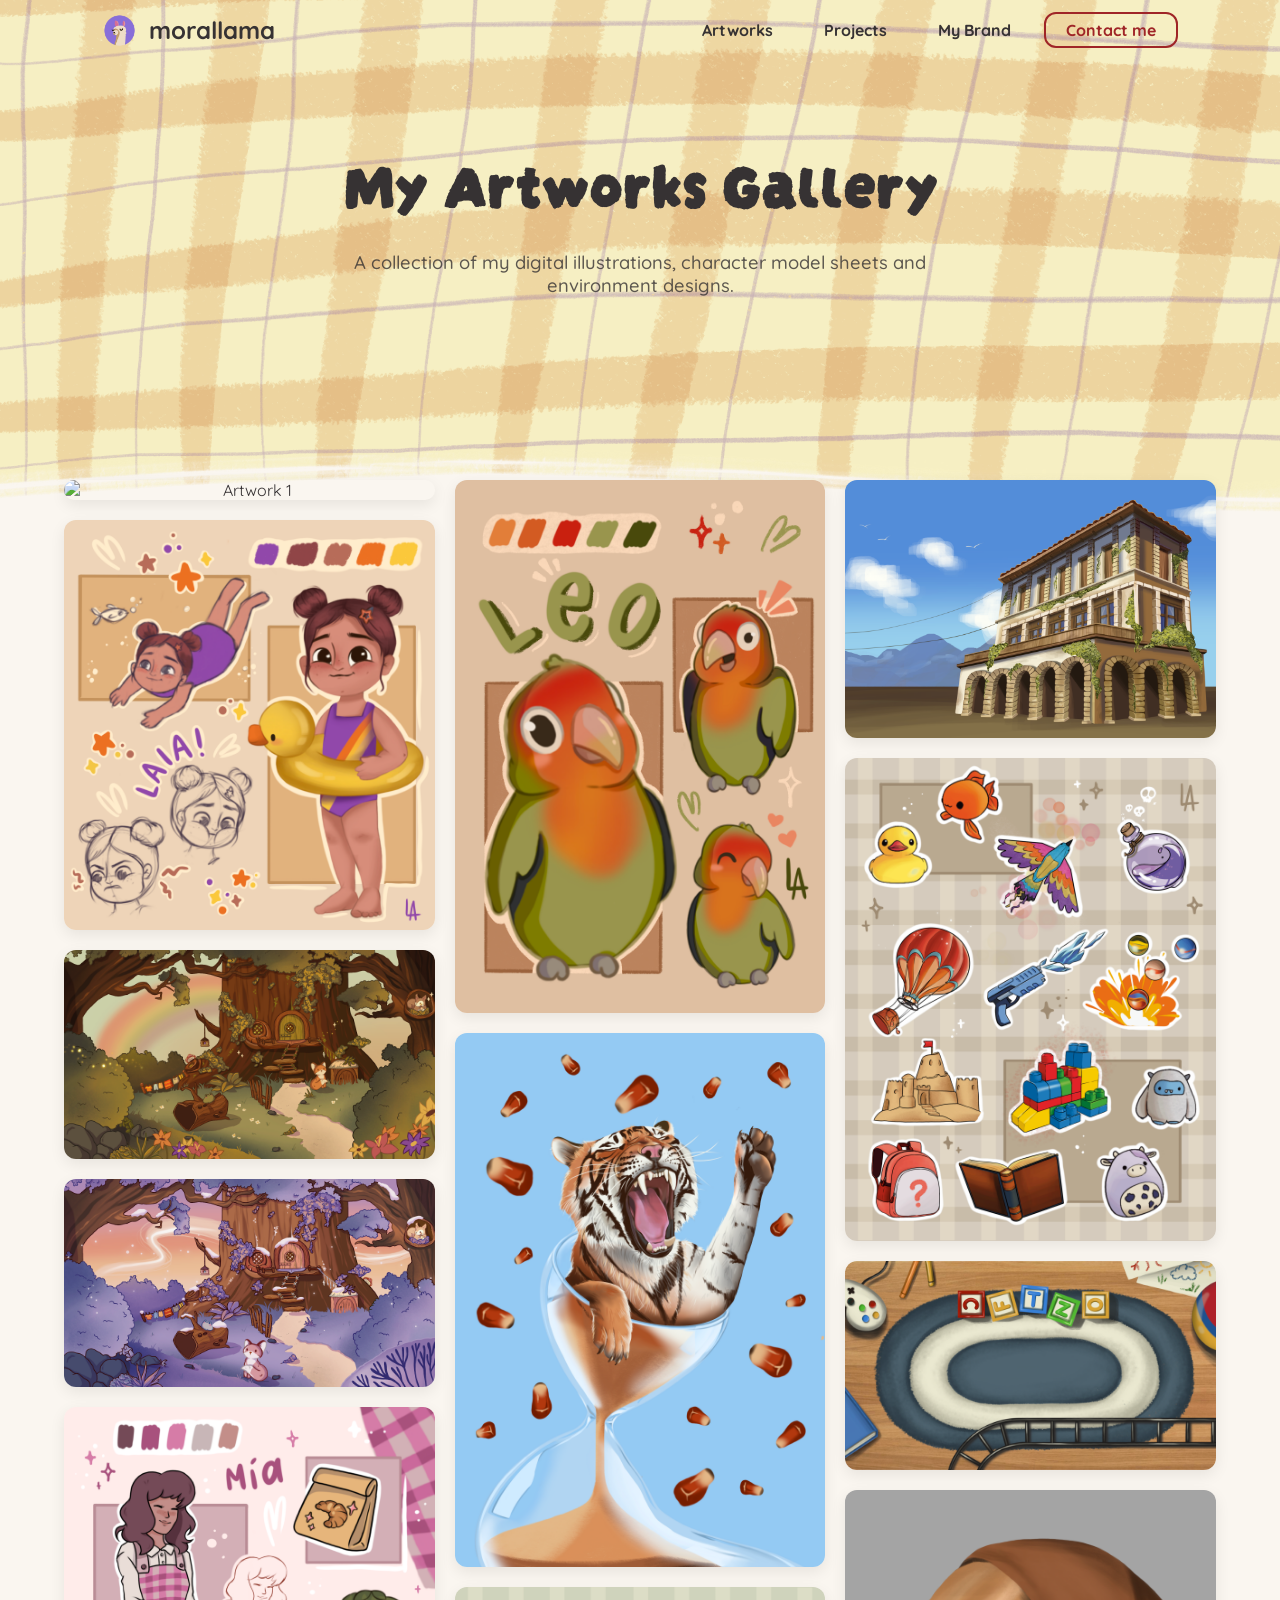
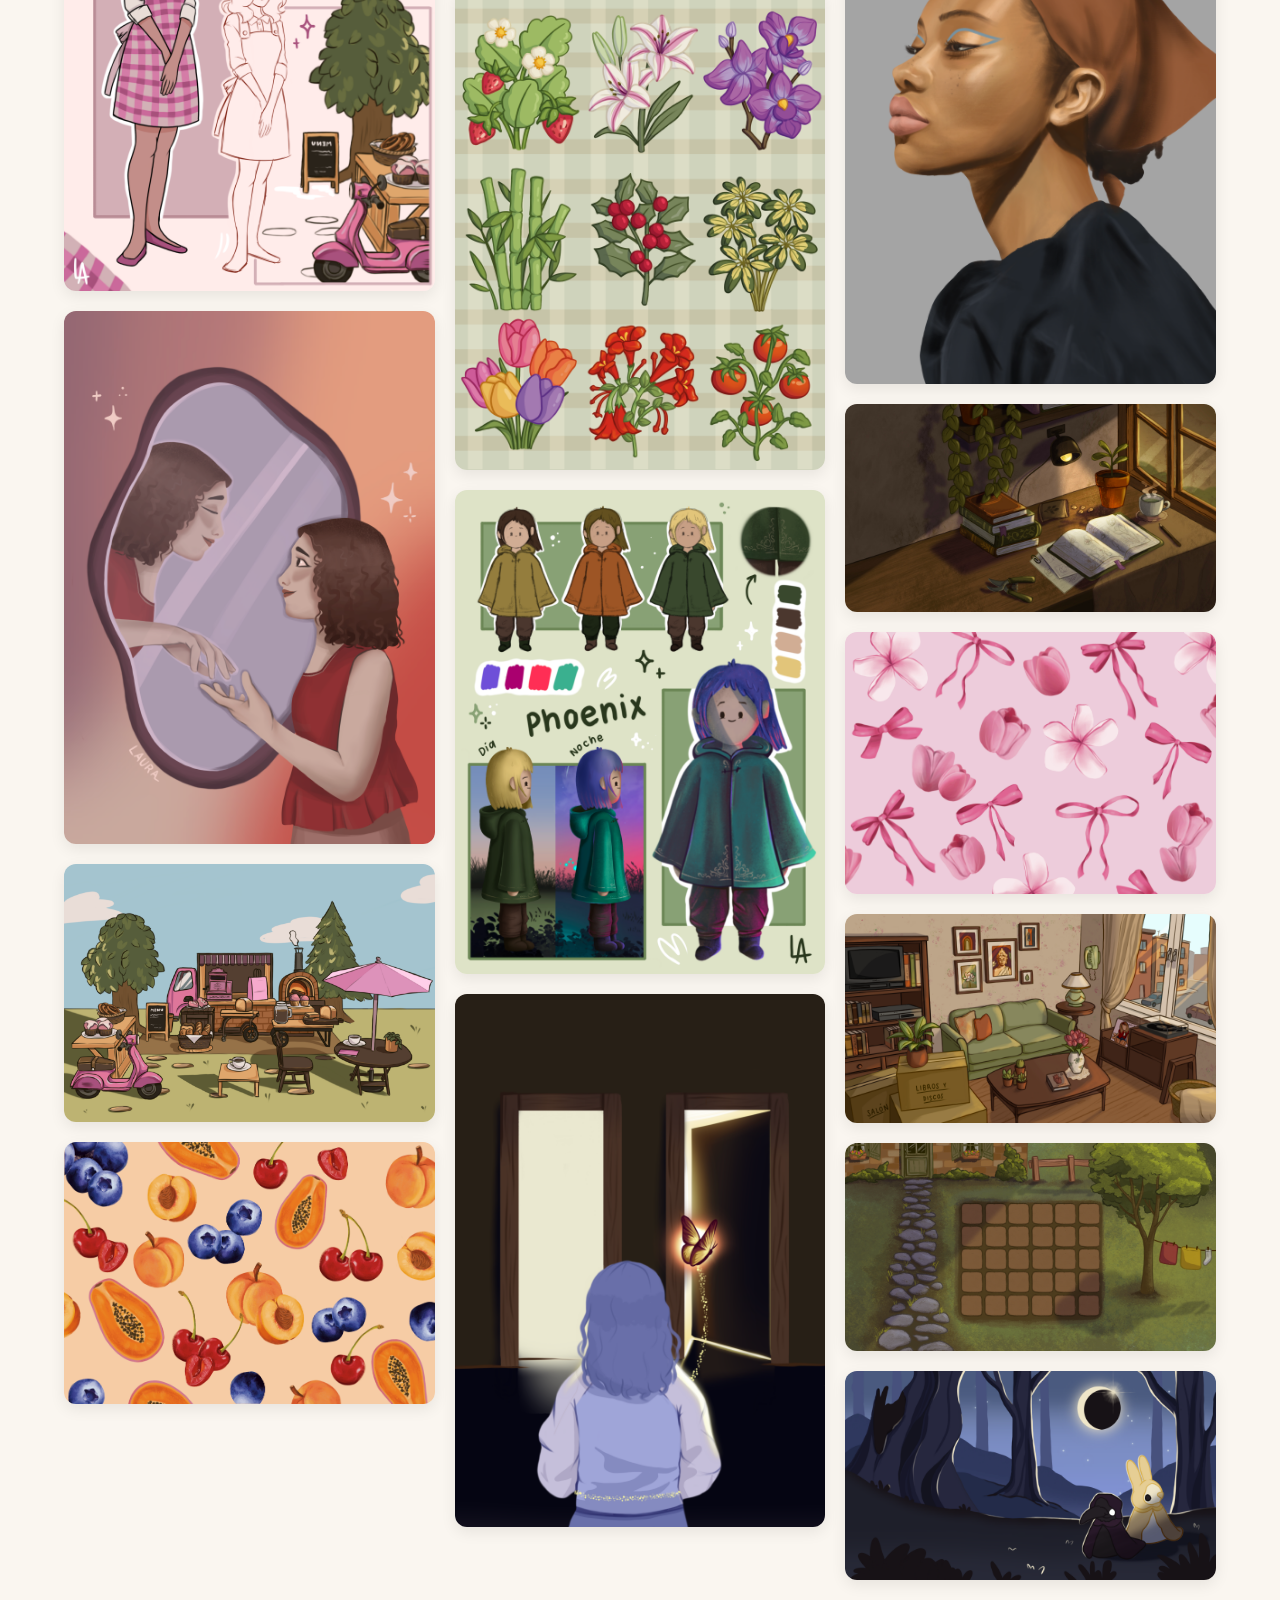
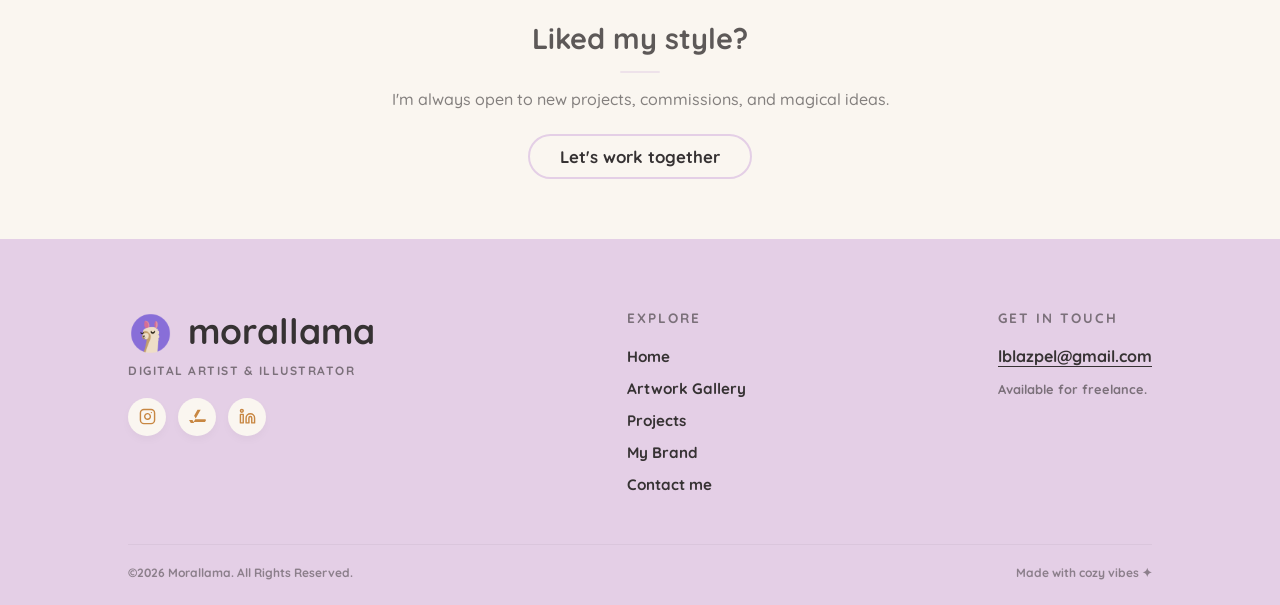
==== commit 1839d0c1: "Muchas más cosas" ====
--- a/artworks.html
+++ b/artworks.html
@@ -24,10 +24,13 @@
         </ul>
     </nav>
 
-
-    <header class="artworks-page-header">
-        <h2>My Artworks</h2>
-        <p>Explore my collection of digital illustrations, concept art, and cozy sceneries.</p>
+    <header class="projects-hero artworks-hero">
+        <img src="assets/banner2.png" alt="Artworks Banner" class="projects-full-width-bg artworks-bg">
+
+        <div class="banner-text-group">
+            <h2>My Artworks Gallery</h2>
+            <p class="hero-intro-text">A collection of my digital illustrations, character model sheets and environment designs.</p>
+        </div>
     </header>
 
     <section class="masonry-gallery">
@@ -127,7 +130,7 @@
     </div>
 
     <section class="gallery-cta">
-        <h2>Did you like what you see?</h2>
+        <h2>Liked my style?</h2>
         <div class="cute-divider"></div>
         <p>I'm always open to new projects, commissions, and magical ideas.</p>
         <a href="contact.html" class="btn-delicate">Let's work together</a>
--- a/style.css
+++ b/style.css
@@ -1707,12 +1707,11 @@
    ========================================= */
 .projects-hero {
     position: relative;
-    padding: 130px 5% 40px 5%;
-    /* Ajustado para subir el contenido */
+    padding: 100px 5% 40px 5%; /* Reducimos el padding superior (antes 130px) */
     display: flex;
     justify-content: center;
     align-items: center;
-    min-height: 400px;
+    min-height: 280px; /* ¡LA CLAVE! Reducimos drásticamente la altura (antes 400px) */
     margin-bottom: 0 !important;
     padding-bottom: 0 !important;
 }
@@ -1726,7 +1725,6 @@
     height: calc(100% + 80px);
     object-fit: cover;
     object-position: bottom center;
-    /* ← cambia top por bottom */
     z-index: 1;
 }
 
@@ -1734,8 +1732,7 @@
 .banner-text-group {
     position: relative;
     z-index: 10;
-    margin-top: -30px;
-    /* Sube el título y botones */
+    margin-top: -100px; /* Lo ajustamos para que quede centrado en el nuevo banner más estrecho */
     text-align: center;
 }
 
@@ -2473,4 +2470,448 @@
     background-color: var(--color-morado);
     margin: 0 20px;
     border-radius: 2px;
+}
+
+/* =========================================
+   ESTILOS DE ILUSTRACIÓN Y BRANDING (CORREGIDO)
+   ========================================= */
+
+/* --- MENÚ TIMELINE (CORREGIDO PARA QUE NO SE SUBA) --- */
+.game-side-nav {
+    width: 200px;
+    position: sticky;
+    top: 100px;
+    height: fit-content; /* ¡LA CLAVE! Ahora se ajusta al contenido y no a la pantalla */
+    padding: 20px 0 40px 4%; /* He reducido el padding superior para que no quede tan abajo */
+    box-sizing: border-box;
+    z-index: 100;
+    align-self: flex-start;
+}
+/* --- Layout Dividido para Libros --- */
+.editorial-split {
+    display: flex;
+    align-items: flex-start;
+    gap: 40px;
+}
+
+/* Alineación perfecta quitando el margen superior del primer párrafo */
+.editorial-text p:first-child {
+    margin-top: 0;
+}
+
+.editorial-image {
+    flex: 0 0 45%; /* Hace la imagen un pelín más grande para equilibrar el texto */
+    max-width: 480px;
+    margin-top: 5px; /* Micro-ajuste para que la foto se alinee milimétricamente con el texto */
+}
+
+.editorial-image .editorial-cover-img {
+    width: 100%;
+    height: auto;
+    display: block;
+    border-radius: 8px; /* Bordes un poco menos redondeados, más estilo libro físico */
+    
+    /* Sombra suave, elegante y centrada (fuera la sombra rara lateral) */
+    box-shadow: 0 10px 25px rgba(0,0,0,0.08); 
+    border: 1px solid rgba(0,0,0,0.03); /* Un bordecito súper sutil para enmarcarlo */
+    
+    transition: transform 0.4s ease, box-shadow 0.4s ease;
+}
+
+.editorial-image .editorial-cover-img:hover {
+    transform: translateY(-5px); /* Salto limpio hacia arriba, sin rotaciones */
+    box-shadow: 0 15px 35px rgba(0,0,0,0.12);
+}
+
+.editorial-text {
+    flex: 1; /* El texto ocupa el 60% restante */
+    text-align: left;
+}
+
+/* --- Títulos gigantes para los libros (ahora arriba del todo) --- */
+.editorial-title {
+    font-family: 'Darumadrop One', cursive !important;
+    font-size: 3.5rem !important;
+    color: var(--color-oro) !important;
+    margin: 0 0 30px 0 !important; /* Margen por debajo para separarlo de la foto y el texto */
+    line-height: 1.1;
+    text-align: left;
+}
+
+/* --- Que se note que la portada se puede hacer clic --- */
+.editorial-cover-img {
+    cursor: pointer;
+}
+
+/* --- Nuevo botón para libros (Elegante y acorde a la sección) --- */
+.btn-editorial {
+    display: inline-block;
+    background-color: var(--white);
+    color: var(--color-oro);
+    border: 2px solid var(--color-oro); /* Borde dorado */
+    font-family: 'Quicksand', sans-serif;
+    font-weight: 700;
+    font-size: 1.1rem;
+    padding: 12px 30px;
+    border-radius: 30px;
+    text-decoration: none;
+    transition: all 0.3s ease;
+    box-shadow: 0 4px 15px rgba(200, 135, 66, 0.1);
+}
+
+.btn-editorial:hover {
+    background-color: var(--color-oro); /* Se rellena de dorado al pasar el ratón */
+    color: var(--white);
+    transform: translateY(-3px);
+    box-shadow: 0 8px 20px rgba(200, 135, 66, 0.3);
+}
+
+/* --- Galería de Logos (Estilo Lienzo / Brand Board) --- */
+.logos-board {
+    display: flex;
+    flex-wrap: wrap;
+    gap: 40px;
+    justify-content: center;
+    align-items: center;
+    background-color: rgba(250, 246, 240, 0.7); /* Fondo unificado sutil */
+    padding: 50px;
+    border-radius: 24px;
+    border: 2px dashed rgba(202, 170, 205, 0.5); /* Borde punteado morado muy suave */
+}
+
+.logos-board .asset-item {
+    flex: 1 1 200px;
+    max-width: 280px;
+    background-color: transparent !important; /* Fuera cajas blancas rídigas */
+    padding: 0;
+    border-radius: 0;
+    box-shadow: none !important; /* Fuera sombras de la caja */
+    transition: transform 0.3s ease;
+}
+
+.logos-board .asset-item:hover {
+    transform: scale(1.1) !important;
+}
+
+.logos-board .asset-item img {
+    width: 100%;
+    height: auto;
+    max-height: 200px;
+    object-fit: contain;
+    mix-blend-mode: multiply; /* MAGIA: Elimina los fondos blancos de las imágenes */
+}
+
+/* Adaptación a móviles para que la foto se ponga arriba y el texto abajo */
+@media (max-width: 850px) {
+    .editorial-split {
+        flex-direction: column-reverse; /* Magia: en móvil pone la foto arriba y el texto abajo */
+        align-items: center;
+        gap: 30px;
+    }
+    
+    .editorial-image {
+        flex: 0 0 100%;
+        max-width: 300px;
+    }
+}
+
+/* =========================================
+   21. PÁGINA DE CONTACTO (ESTILO COZY)
+   ========================================= */
+/* --- Contenedor Principal (Reducido el espacio superior de 140px a 100px) --- */
+.contact-page-container {
+    min-height: 85vh;
+    padding: 100px 10% 80px 10%; 
+    display: flex;
+    align-items: center;
+    gap: 60px;
+    max-width: 1300px;
+    margin: 0 auto;
+}
+
+/* --- Columna Izquierda --- */
+.contact-info-side {
+    flex: 1;
+    text-align: left;
+}
+
+/* --- Etiqueta "Available for Freelance" (Ahora encaja con tu paleta) --- */
+.freelance-tag {
+    display: inline-block;
+    background-color: var(--color-lila); /* Lila suave */
+    color: var(--color-marron-oscuro); /* Marrón oscuro para contrastar */
+    border: 1px dashed var(--color-morado); /* Un borde muy cuqui */
+    padding: 6px 16px;
+    border-radius: 20px;
+    font-size: 0.85rem;
+    font-weight: 700;
+    margin-bottom: 20px;
+}
+.contact-title {
+    font-family: 'Darumadrop One', cursive;
+    font-size: 4rem;
+    color: var(--color-oro);
+    margin: 0 0 20px 0;
+    line-height: 1.1;
+}
+
+.contact-subtitle {
+    font-size: 1.1rem;
+    line-height: 1.6;
+    margin-bottom: 35px;
+    opacity: 0.8;
+}
+
+.mail-label {
+    display: block;
+    font-size: 0.9rem;
+    font-weight: 700;
+    margin-bottom: 8px;
+    opacity: 0.6;
+}
+
+.contact-illustration-wrapper {
+    margin-top: 40px;
+    animation: floating 5s ease-in-out infinite;
+}
+
+.contact-avatar-deco {
+    width: 120px;
+    opacity: 0.8;
+}
+
+/* --- Columna Derecha (Formulario) --- */
+.contact-form-side {
+    flex: 1;
+}
+
+.form-card {
+    background-color: var(--white);
+    padding: 40px;
+    border-radius: 30px;
+    box-shadow: 0 15px 40px rgba(0,0,0,0.06);
+    border: 1px solid rgba(202, 170, 205, 0.2); /* Borde lila muy sutil */
+}
+
+.form-group {
+    margin-bottom: 25px;
+    text-align: left;
+}
+
+.form-group label {
+    display: block;
+    font-weight: 700;
+    margin-bottom: 8px;
+    font-size: 0.95rem;
+    color: var(--color-marron-oscuro);
+}
+
+.form-group input, 
+.form-group select, 
+.form-group textarea {
+    width: 100%;
+    padding: 12px 18px;
+    border-radius: 12px;
+    border: 2px solid var(--color-lila);
+    background-color: var(--white);
+    font-family: 'Quicksand', sans-serif;
+    font-size: 1rem;
+    color: var(--color-marron-oscuro);
+    transition: all 0.3s ease;
+    box-sizing: border-box;
+}
+
+.form-group input:focus, 
+.form-group select:focus, 
+.form-group textarea:focus {
+    outline: none;
+    border-color: var(--color-oro);
+    box-shadow: 0 0 0 4px rgba(200, 135, 66, 0.1);
+}
+
+/* --- Botón del Formulario (Más suave y cálido) --- */
+.btn-send {
+    display: inline-block;
+    background-color: var(--color-oro); /* Tono dorado/cálido, mucho menos agresivo que el rojo */
+    color: var(--white);
+    font-family: 'Quicksand', sans-serif;
+    font-weight: 700;
+    font-size: 1.1rem;
+    padding: 14px 30px;
+    border-radius: 12px;
+    text-decoration: none;
+    transition: all 0.3s ease;
+    box-shadow: 0 4px 15px rgba(200, 135, 66, 0.2);
+    border: none;
+    cursor: pointer;
+    width: 100%;
+}
+
+.btn-send:hover {
+    background-color: var(--color-marron-oscuro); /* Se vuelve marrón al pasar el ratón */
+    transform: translateY(-3px);
+    box-shadow: 0 8px 20px rgba(54, 50, 51, 0.2);
+}
+
+/* Adaptación a móviles */
+@media (max-width: 950px) {
+    .contact-page-container {
+        flex-direction: column;
+        padding-top: 120px;
+        text-align: center;
+    }
+    
+    .contact-info-side {
+        text-align: center;
+    }
+    
+    .contact-title {
+        font-size: 3rem;
+    }
+}
+
+/* --- Ajuste específico para el texto del banner de Artworks --- */
+.hero-intro-text {
+    max-width: 600px;
+    margin: 0 auto;
+    font-size: 1.15rem;
+    font-weight: 500;
+    color: var(--color-marron-oscuro);
+    opacity: 0.8;
+}
+
+/* --- Iconos Circulares (Visibilidad Mejorada) --- */
+.contact-icon-circle {
+    width: 42px; /* Los hacemos un pelín más grandes */
+    height: 42px;
+    background-color: var(--white);
+    border-radius: 50%;
+    display: flex;
+    align-items: center;
+    justify-content: center;
+    color: var(--color-oro); /* Mantenemos tu color dorado */
+    
+    /* Le damos una sombra dorada muy suave y un bordecito para que no se funda con el fondo */
+    box-shadow: 0 4px 12px rgba(200, 135, 66, 0.15); 
+    border: 1px solid rgba(200, 135, 66, 0.15);
+    flex-shrink: 0;
+}
+
+.contact-icon-circle svg {
+    width: 22px; /* El dibujo por dentro también crece */
+    height: 22px;
+    stroke-width: 2.5; /* ¡EL TRUCO! Hacemos que la línea sea más gordita para que se lea perfecto */
+}
+
+.detail-item {
+    display: flex;
+    align-items: center;
+    gap: 15px;
+    margin-bottom: 12px;
+}
+
+/* --- Botón Porfolio Destacado --- */
+.btn-portfolio-featured {
+    display: flex;
+    align-items: center;
+    gap: 12px;
+    background-color: var(--color-lila); /* Color lila sólido para que destaque */
+    padding: 8px 24px 8px 8px; /* Menos espacio a la izquierda para el icono */
+    border-radius: 40px;
+    text-decoration: none;
+    color: var(--color-marron-oscuro);
+    font-weight: 700;
+    font-size: 1rem;
+    transition: all 0.3s ease;
+    box-shadow: 0 5px 15px rgba(202, 170, 205, 0.3);
+}
+
+.portfolio-icon-inside {
+    width: 34px;
+    height: 34px;
+    background-color: var(--white);
+    border-radius: 50%;
+    display: flex;
+    align-items: center;
+    justify-content: center;
+    color: var(--color-oro);
+    transition: all 0.3s ease;
+}
+
+.portfolio-icon-inside svg {
+    width: 16px;
+    height: 16px;
+}
+
+/* Efecto hover del botón */
+.btn-portfolio-featured:hover {
+    transform: translateY(-3px);
+    background-color: var(--color-oro);
+    color: var(--white);
+    box-shadow: 0 8px 25px rgba(200, 135, 66, 0.3);
+}
+
+.btn-portfolio-featured:hover .portfolio-icon-inside {
+    color: var(--color-oro);
+    transform: rotate(-10deg);
+}
+
+.detail-icon {
+    font-size: 1.2rem;
+    opacity: 0.8;
+}
+
+.detail-text {
+    opacity: 0.7;
+}
+
+/* --- Agrupación del email y botón de portfolio --- */
+.contact-action-group {
+    display: flex;
+    align-items: center; /* Centra verticalmente el email y el botón */
+    gap: 30px; 
+    margin-bottom: 30px;
+    flex-wrap: wrap; /* Si la pantalla es pequeña, el botón bajará a la siguiente línea */
+}
+
+.contact-direct-mail {
+    margin-bottom: 0; /* Le quitamos el margen que tenía antes para que se alinee con el botón */
+}
+
+/* --- Ajuste específico para el botón de descarga --- */
+.btn-download {
+    padding: 10px 24px;
+    font-size: 0.9rem;
+    background-color: var(--white); /* Fondo blanco para que resalte sobre la crema */
+}
+
+.btn-download:hover {
+    background-color: var(--color-lila);
+}
+
+/* =========================================
+   22. ARTWORKS BANNER (RESTAURADO A TAMAÑO GRANDE)
+   ========================================= */
+
+/* 1. Recuperamos el tamaño grande del banner solo para Artworks */
+.projects-hero.artworks-hero {
+    min-height: 450px !important; /* Volvemos al tamaño original espacioso */
+    padding-top: 100px !important;
+}
+
+/* 2. Bajamos el título y el texto a su posición original (centrada y relajada) */
+.artworks-hero .banner-text-group {
+    margin-top: -220px !important; /* Bajamos el texto para que no esté "pegado" arriba */
+}
+
+/* 3. Quitamos el "tirón" hacia arriba de la galería */
+.masonry-gallery {
+    margin-top: -70px !important; /* Le damos un poco de aire respecto al banner */
+    position: relative;
+    z-index: 10;
+}
+
+/* 4. Mantenemos la opacidad suave que te gustó */
+.artworks-bg {
+    opacity: 0.75; 
 }
